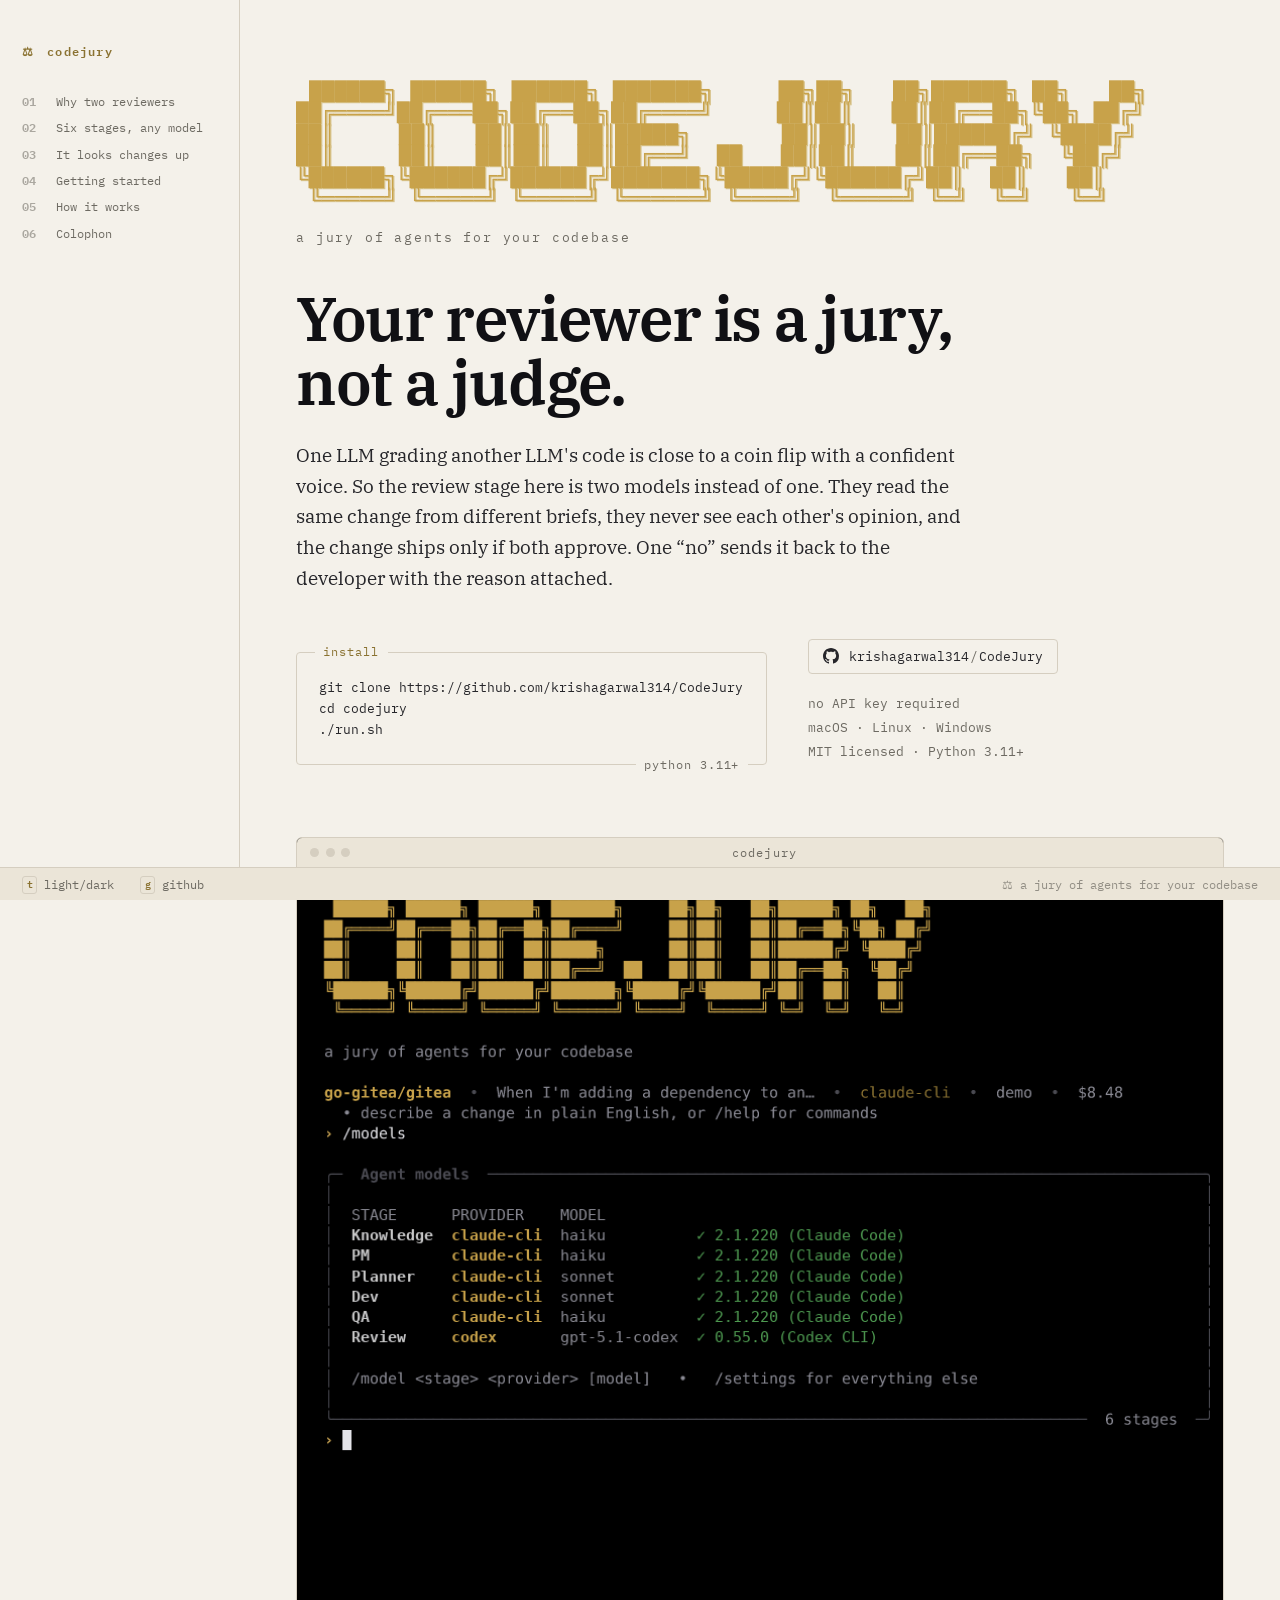
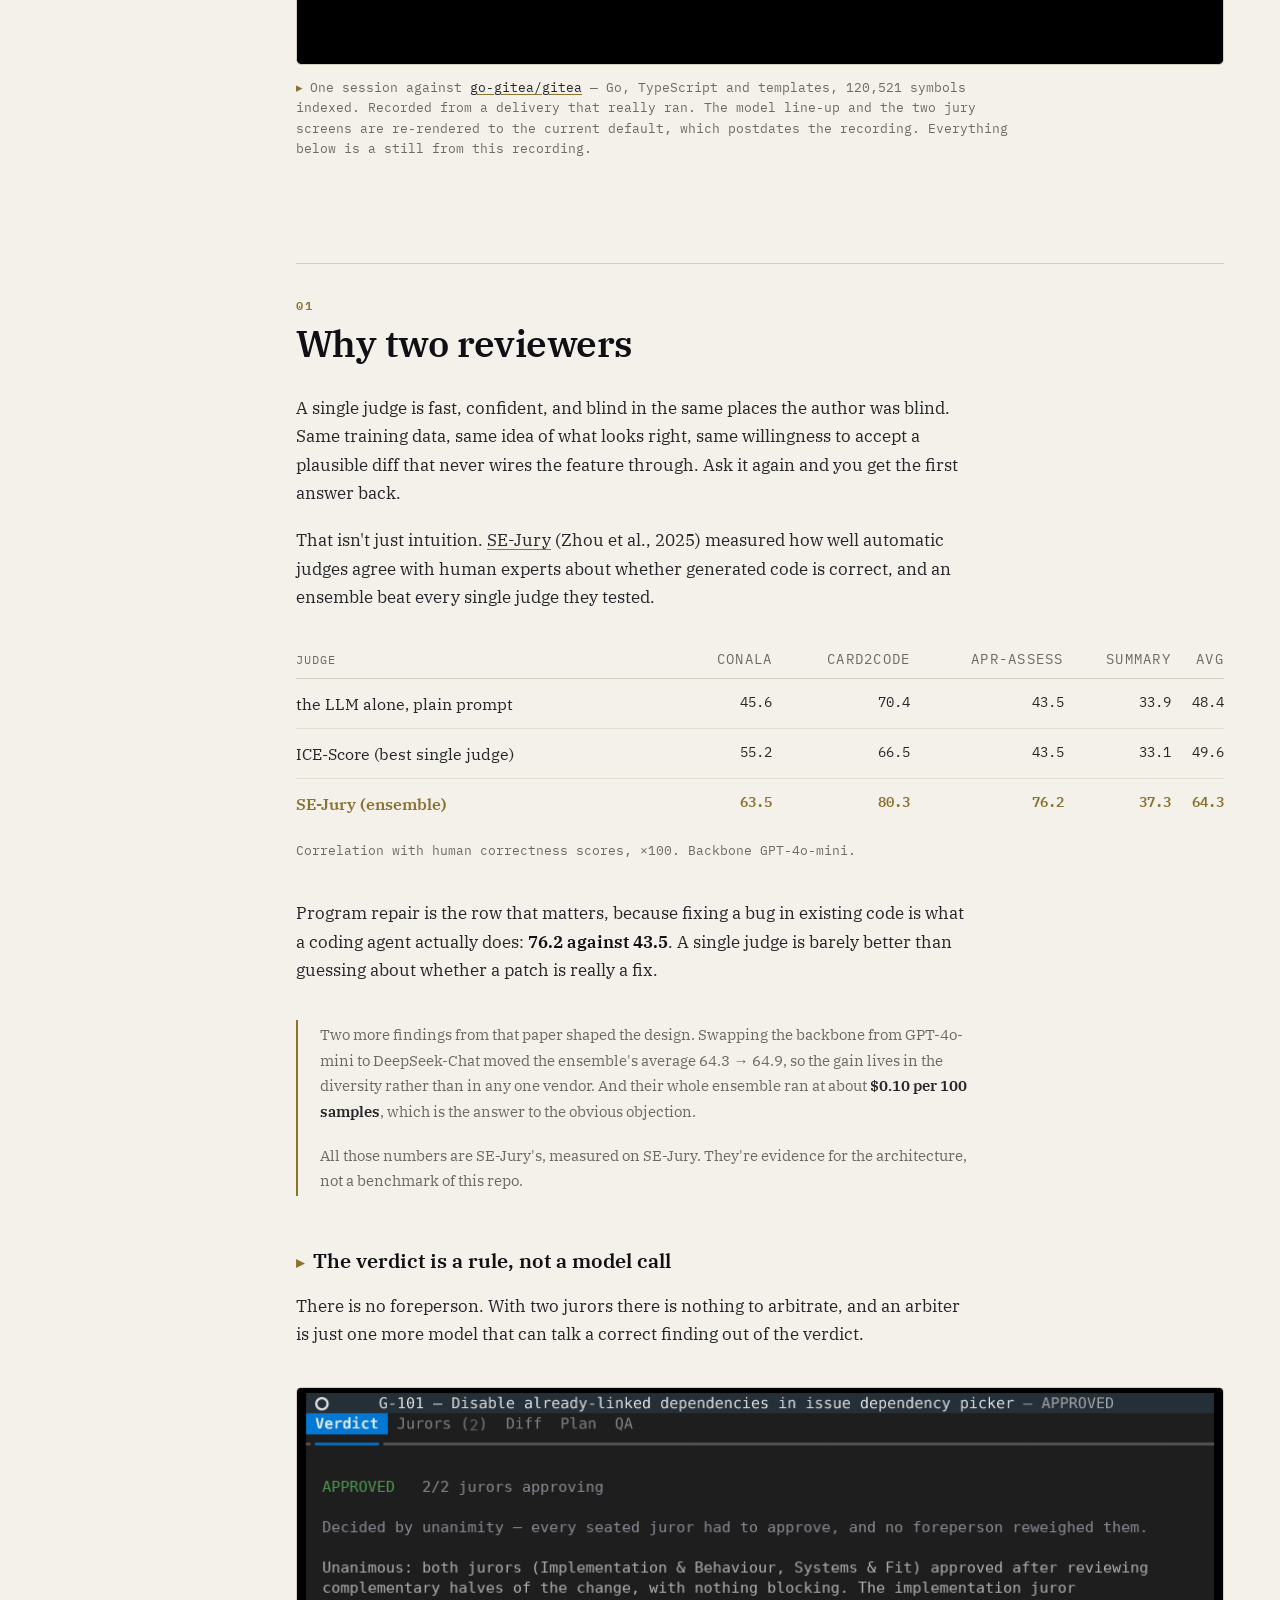
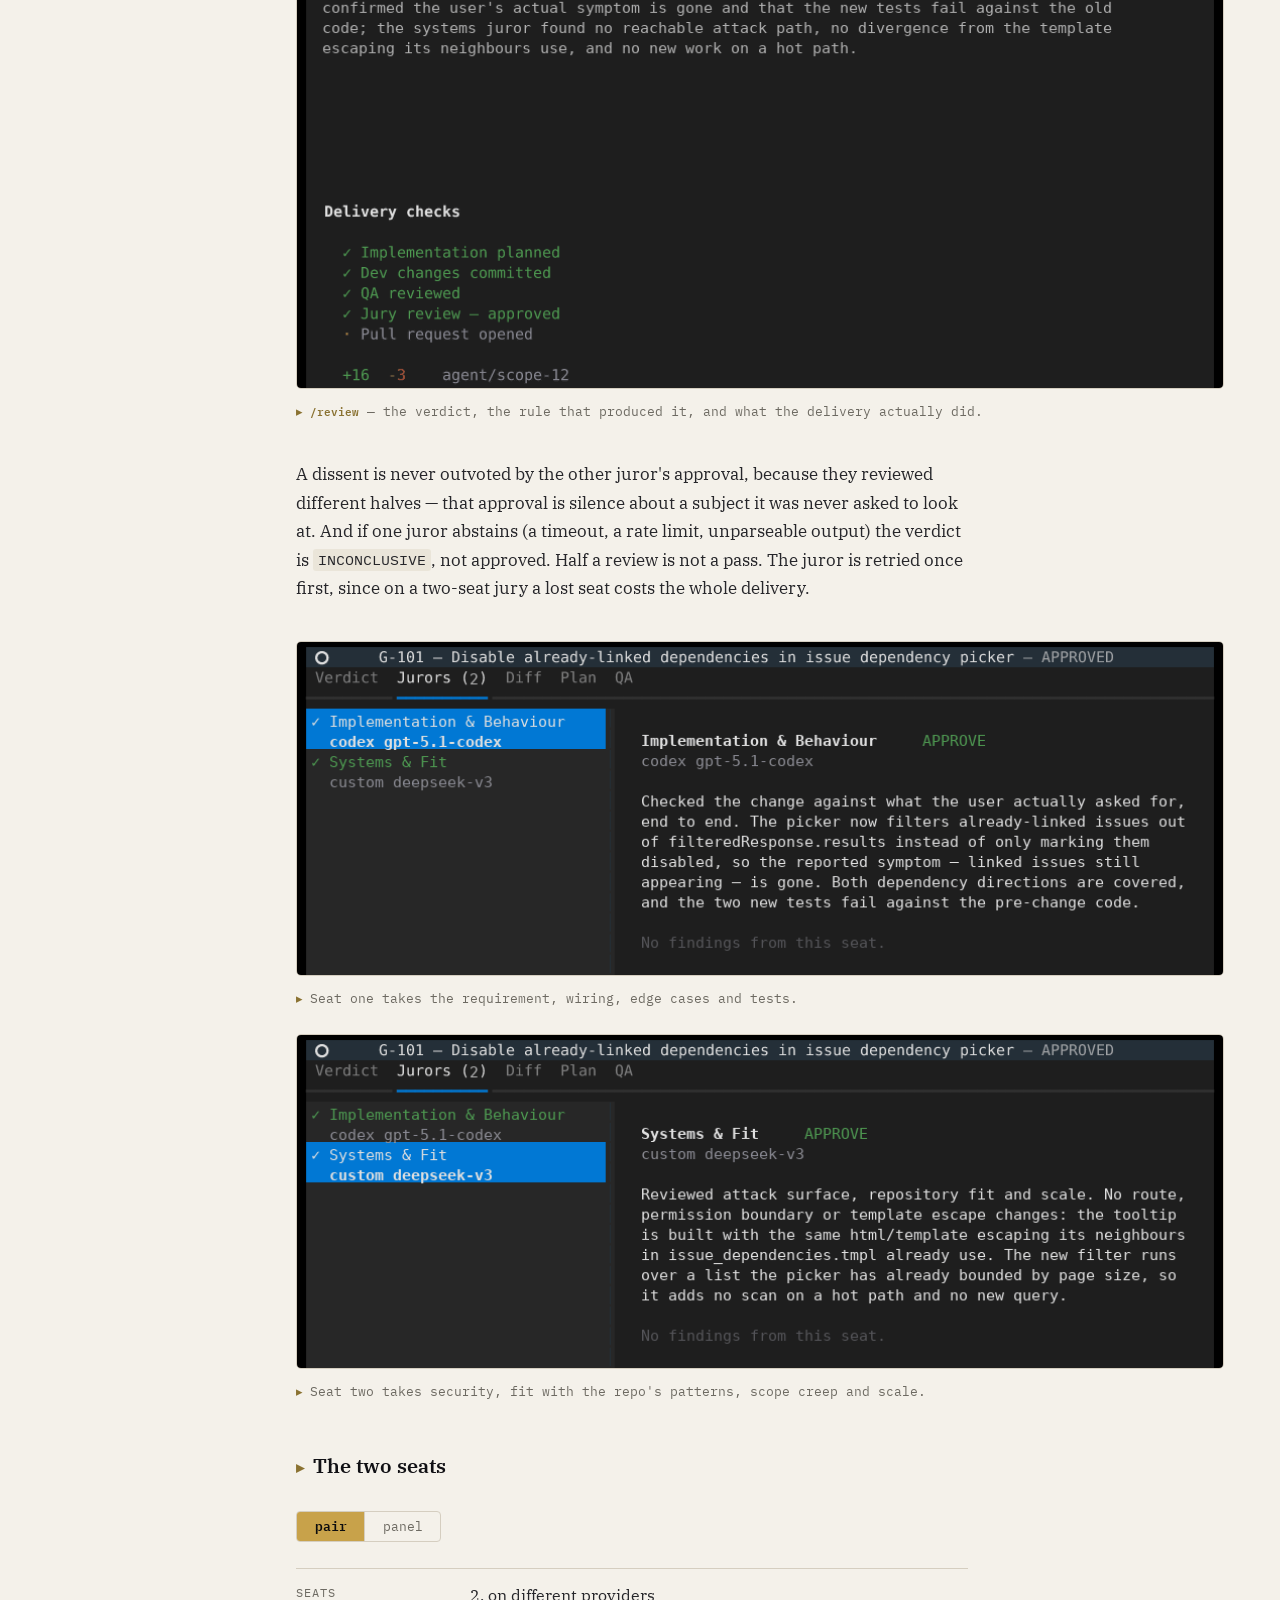
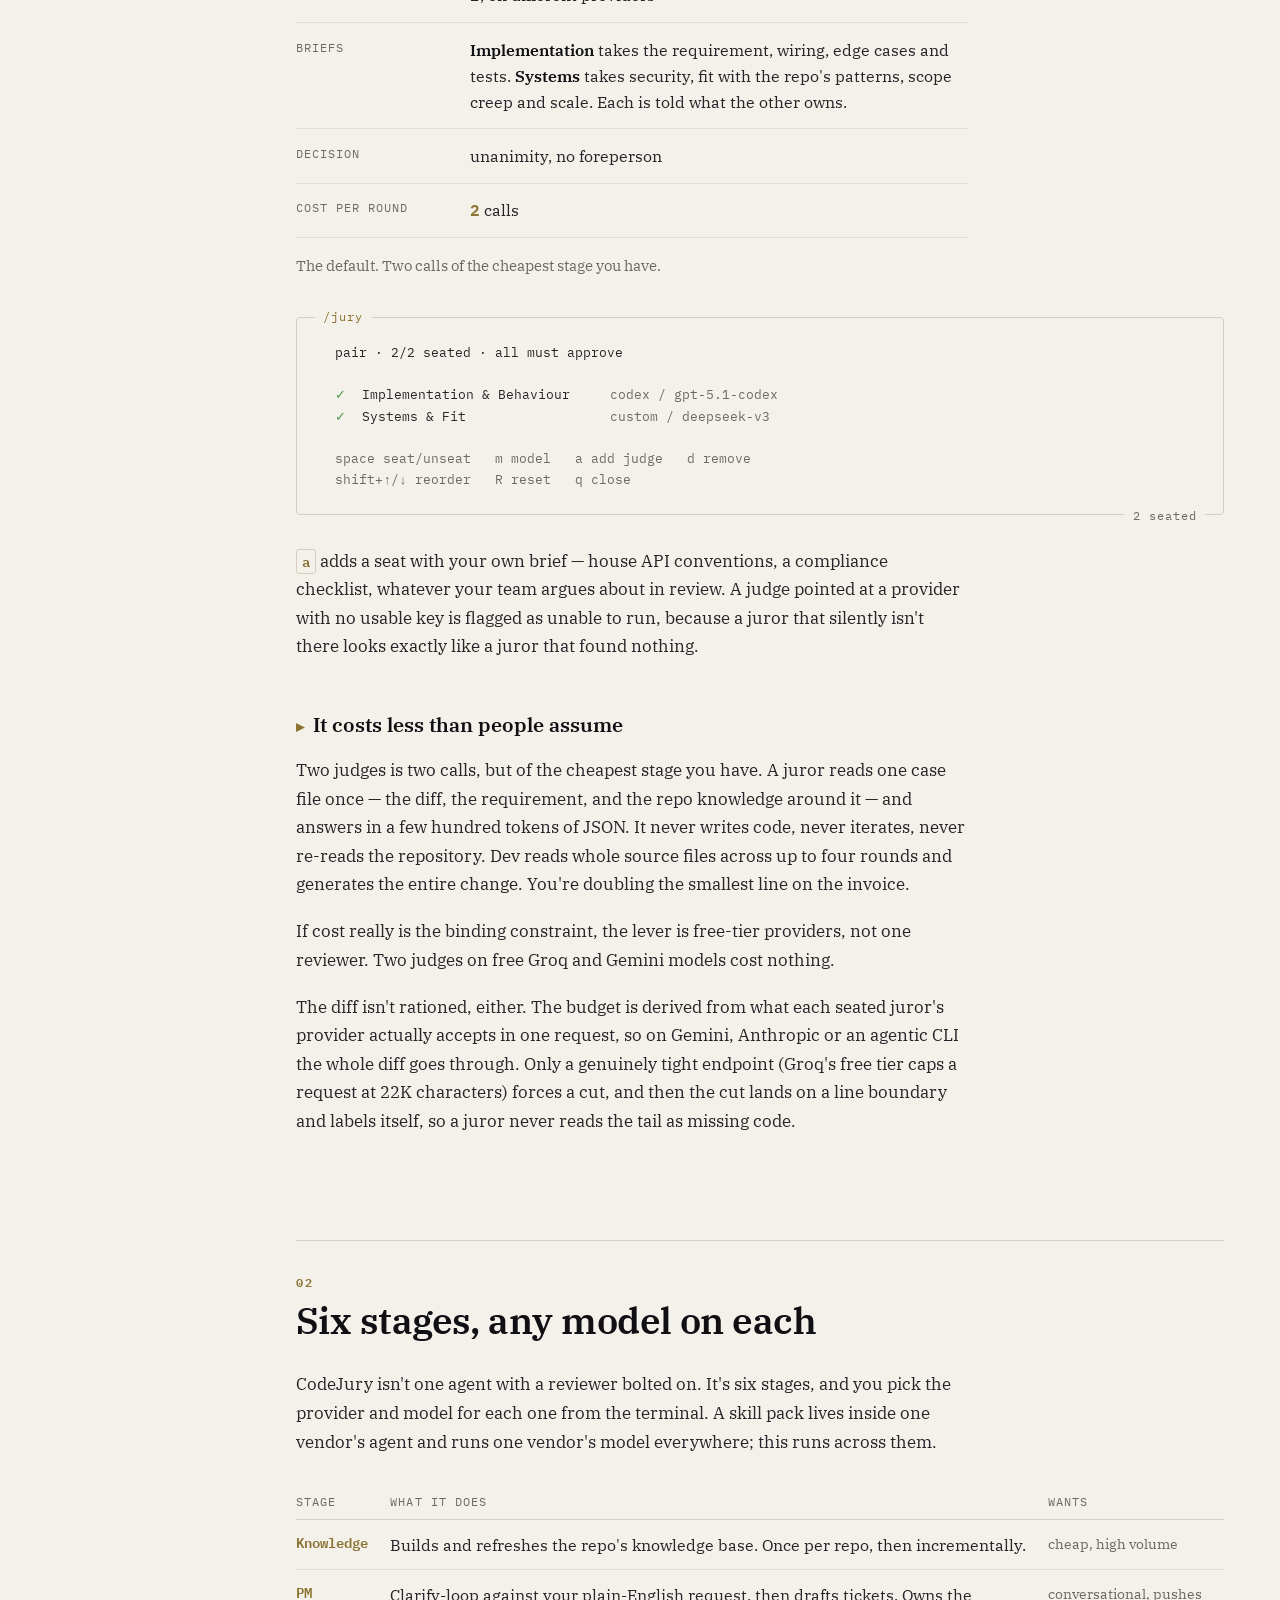
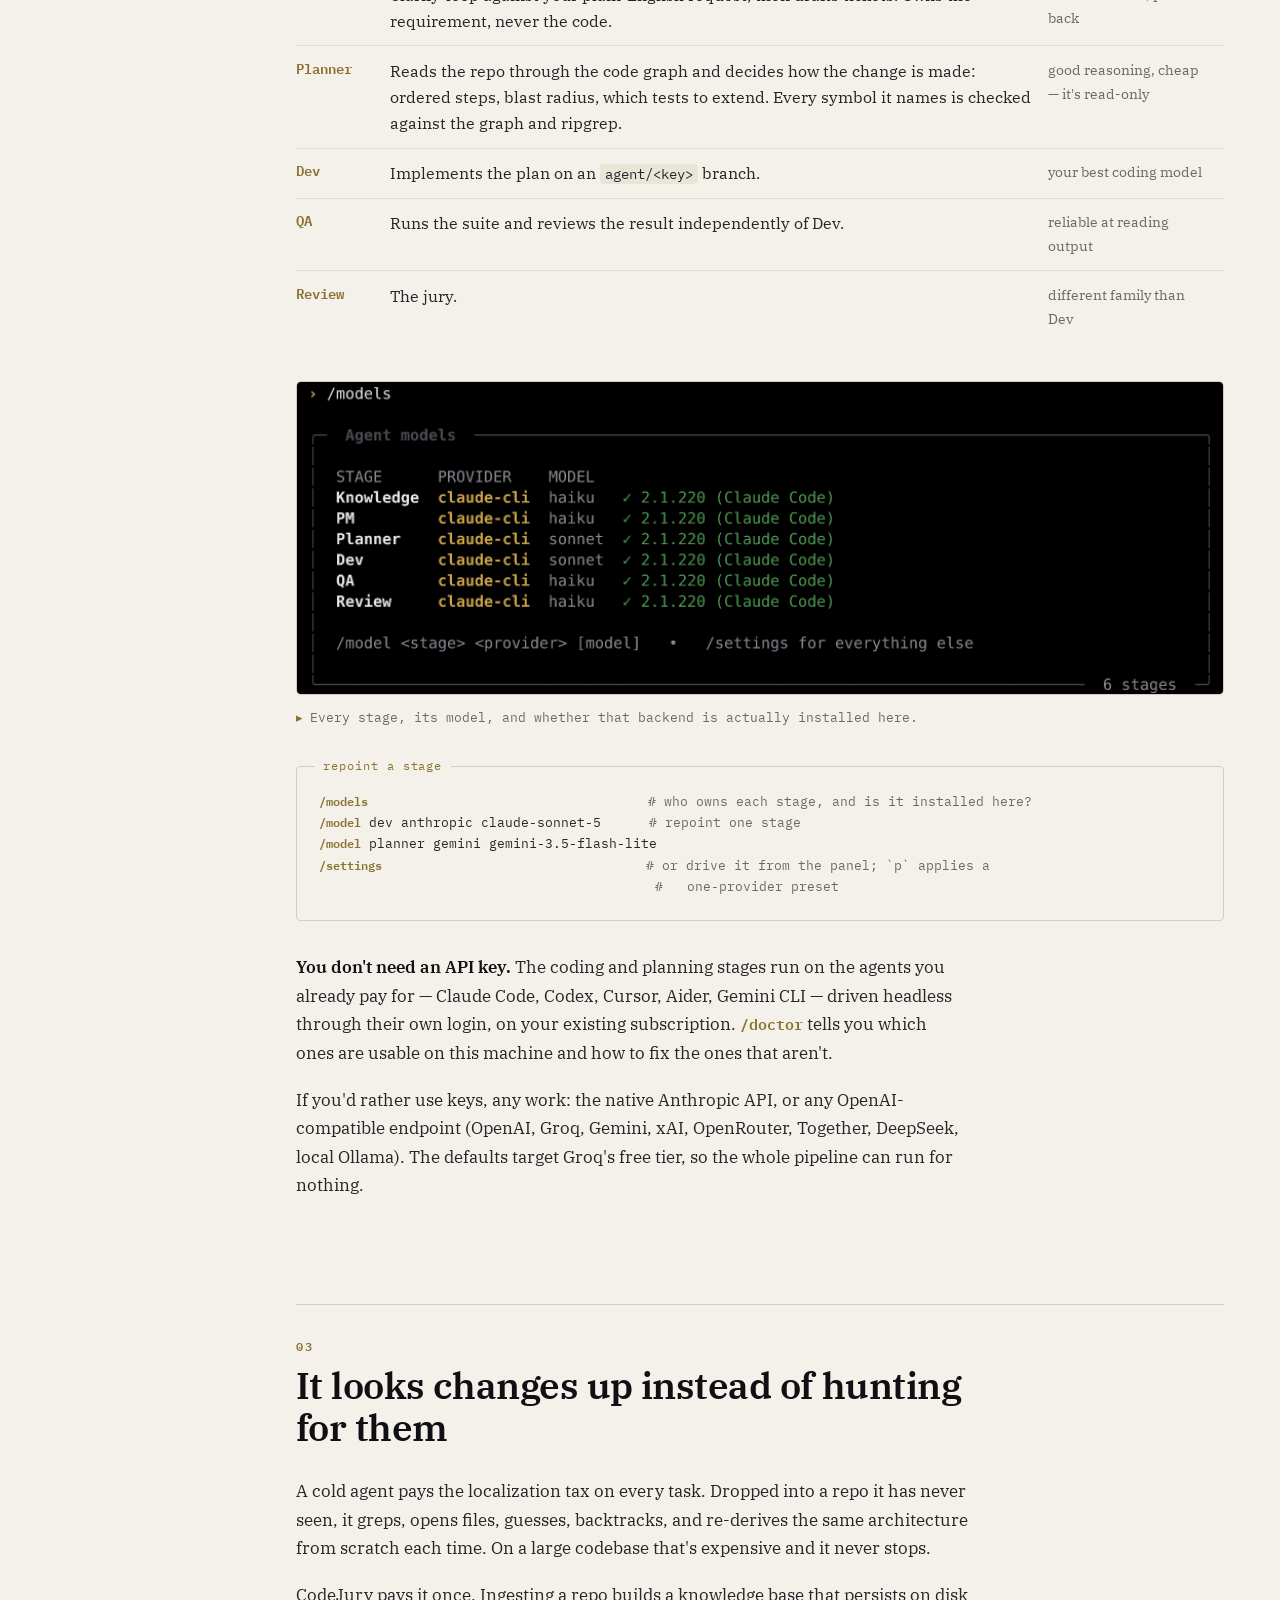
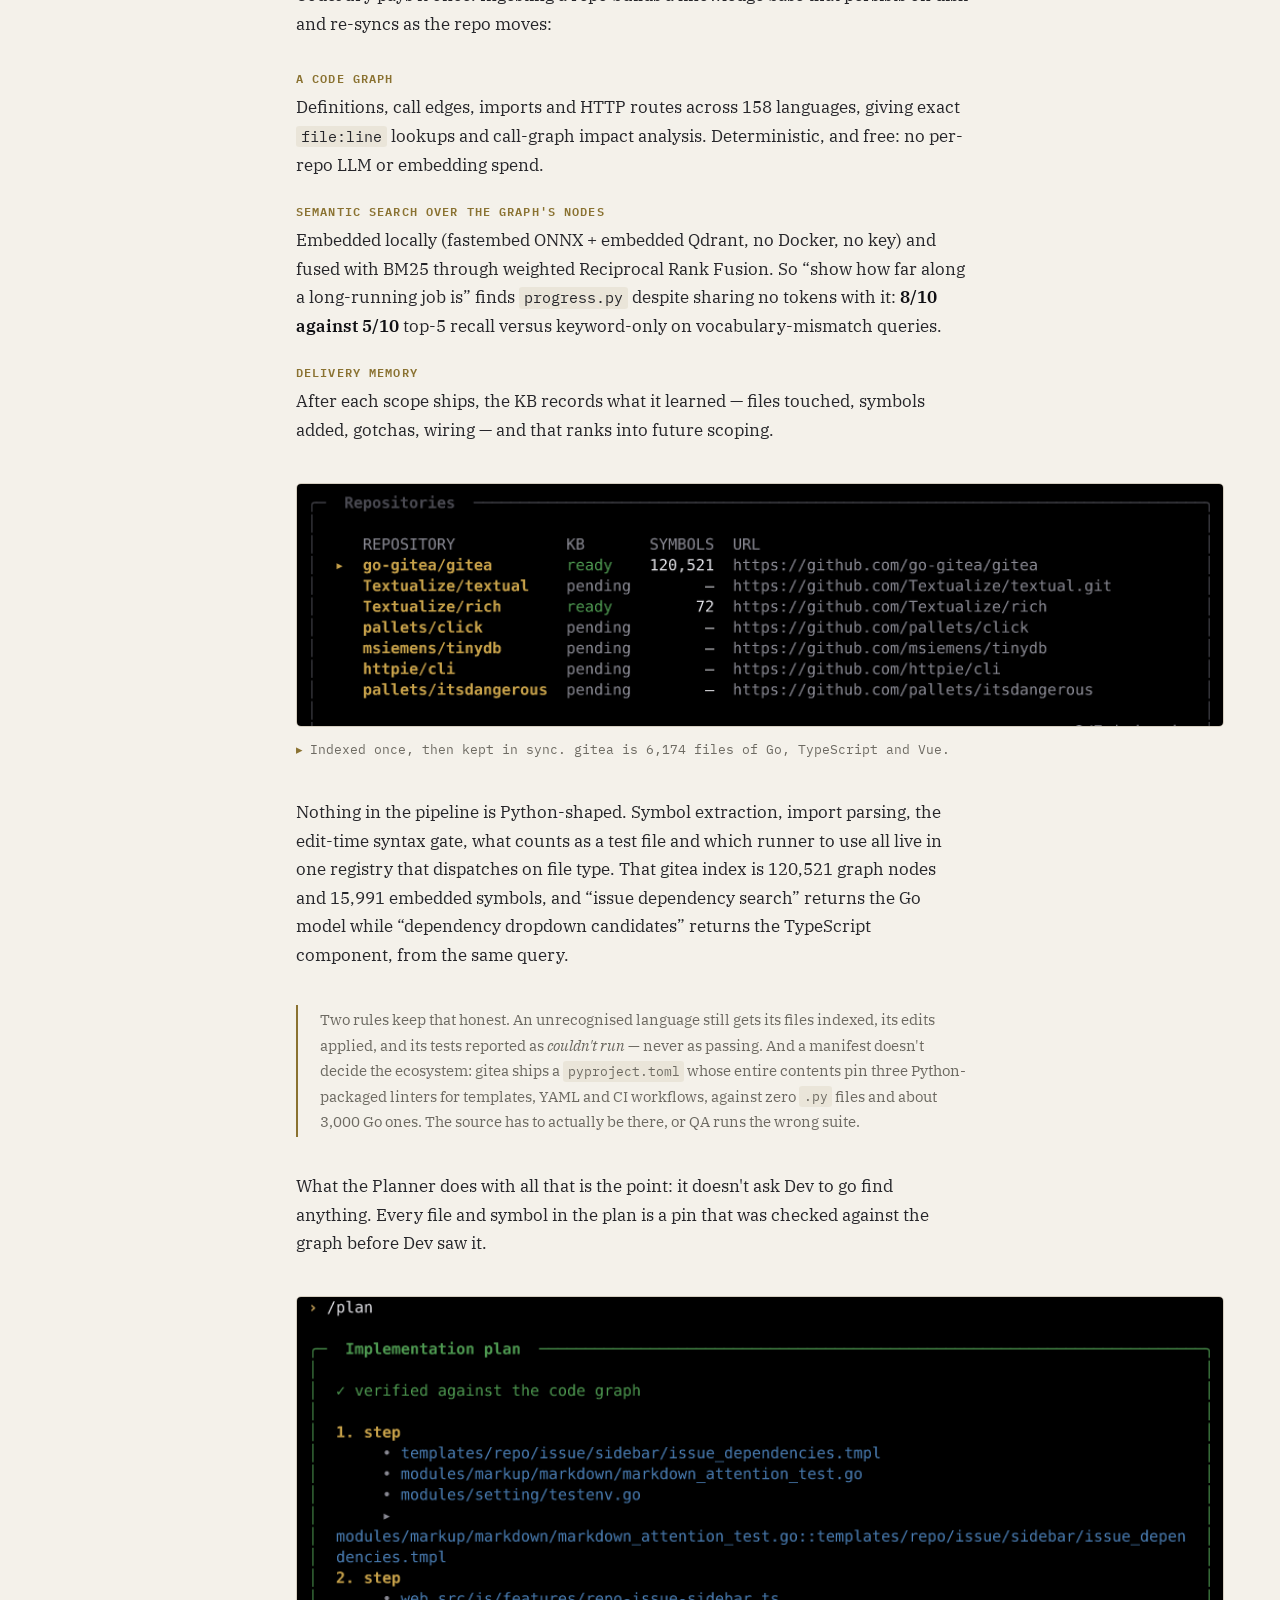
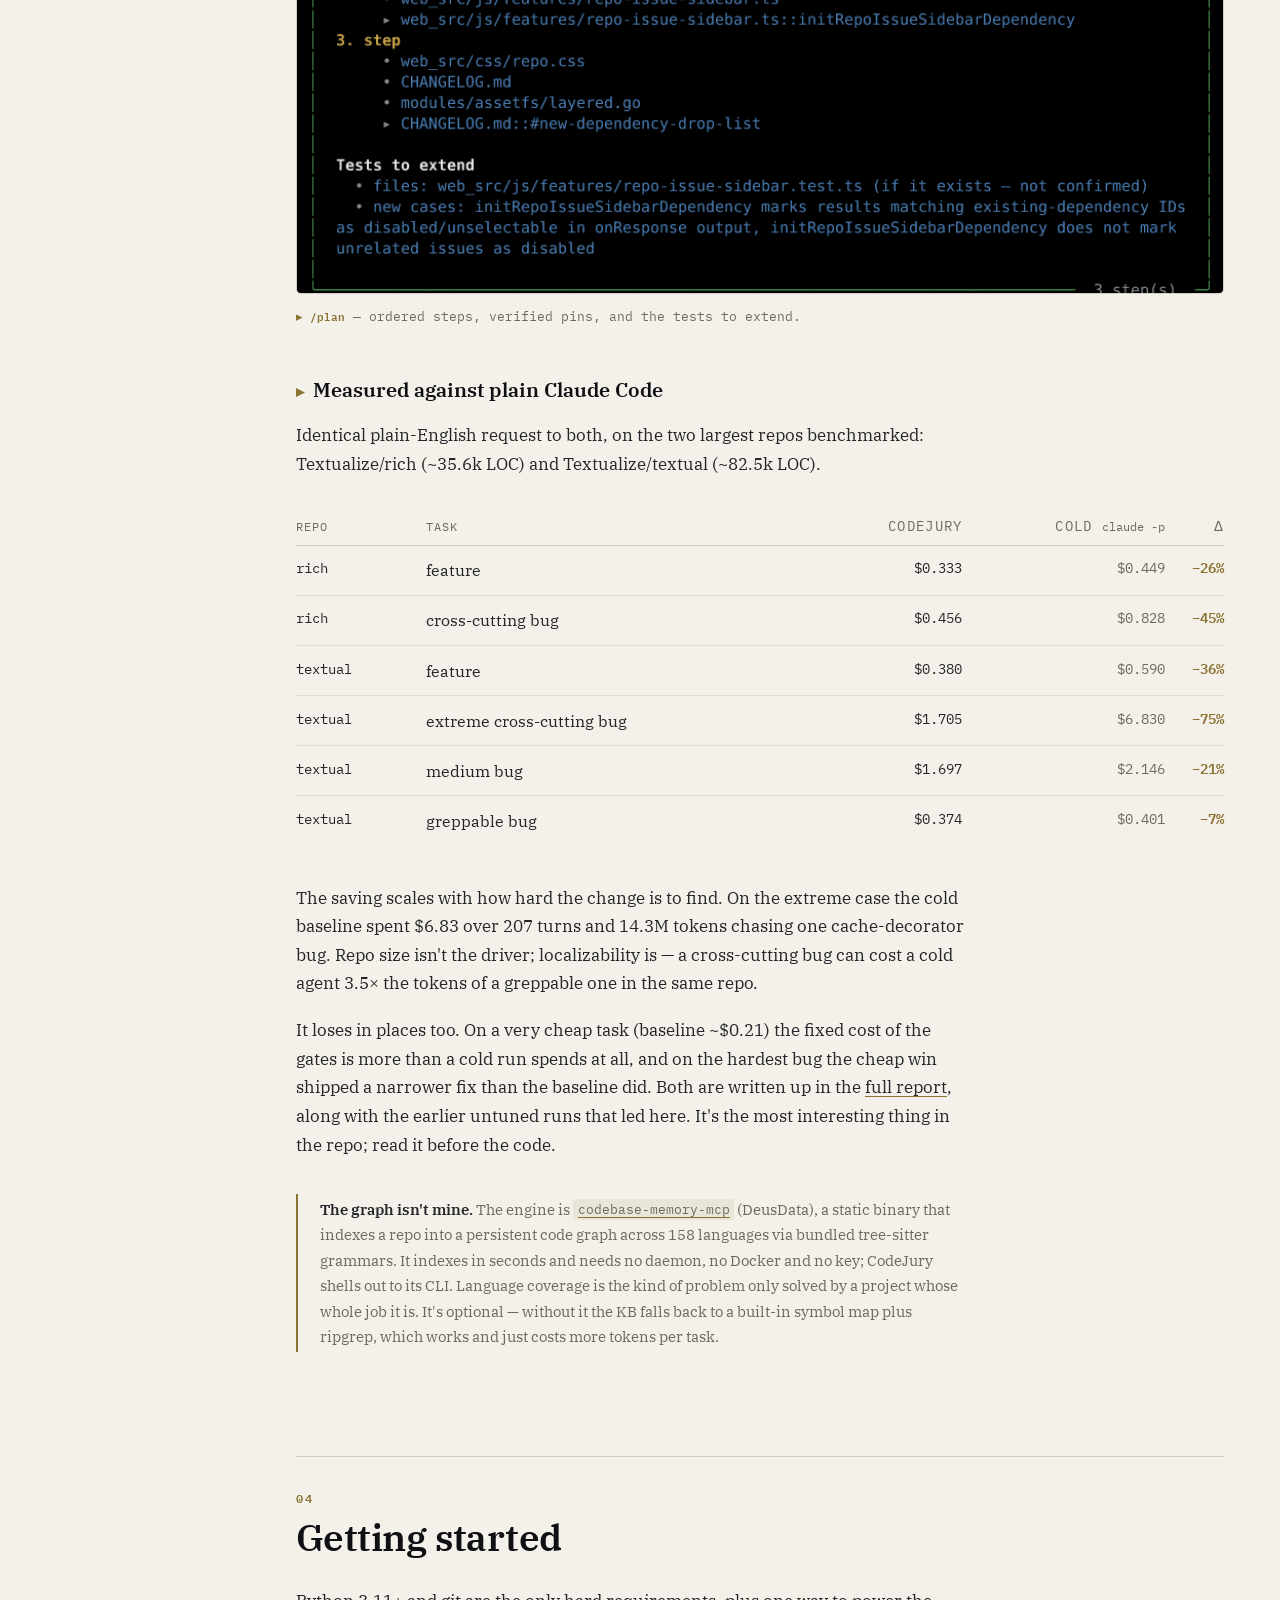
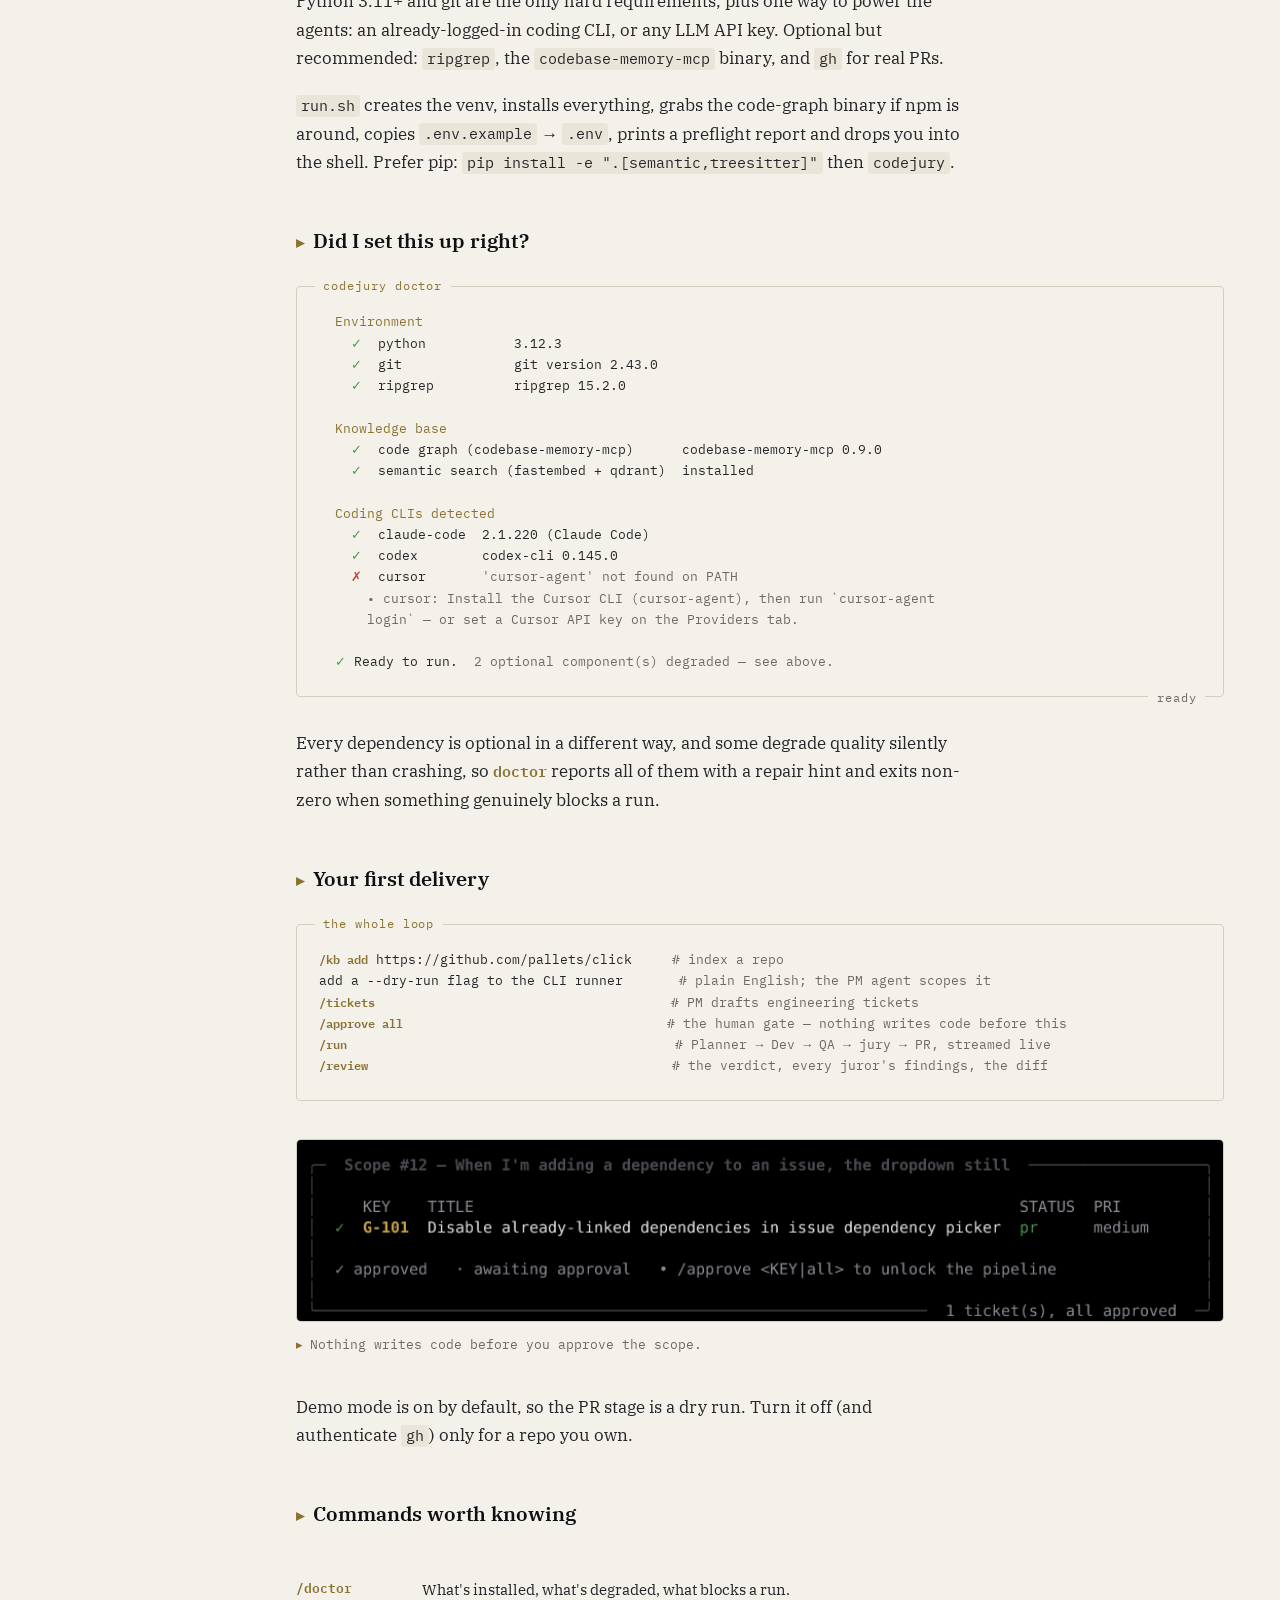
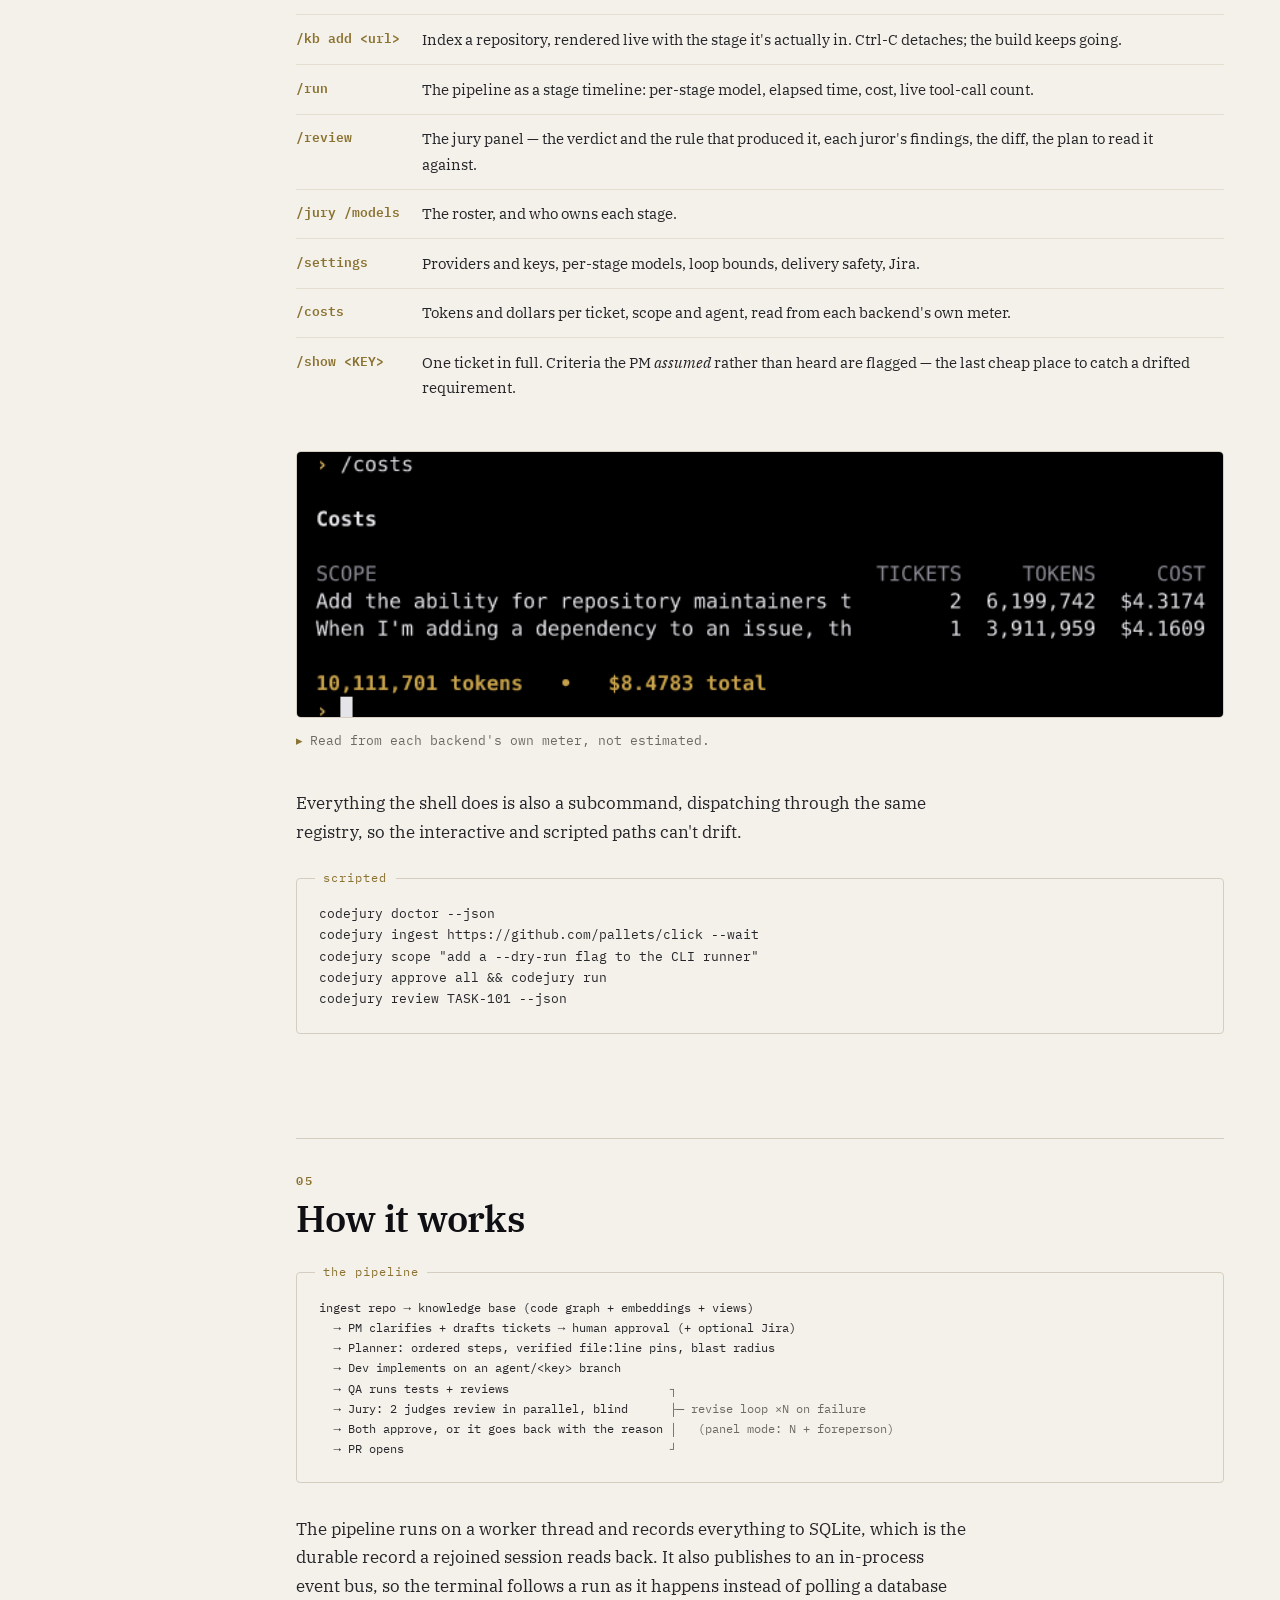
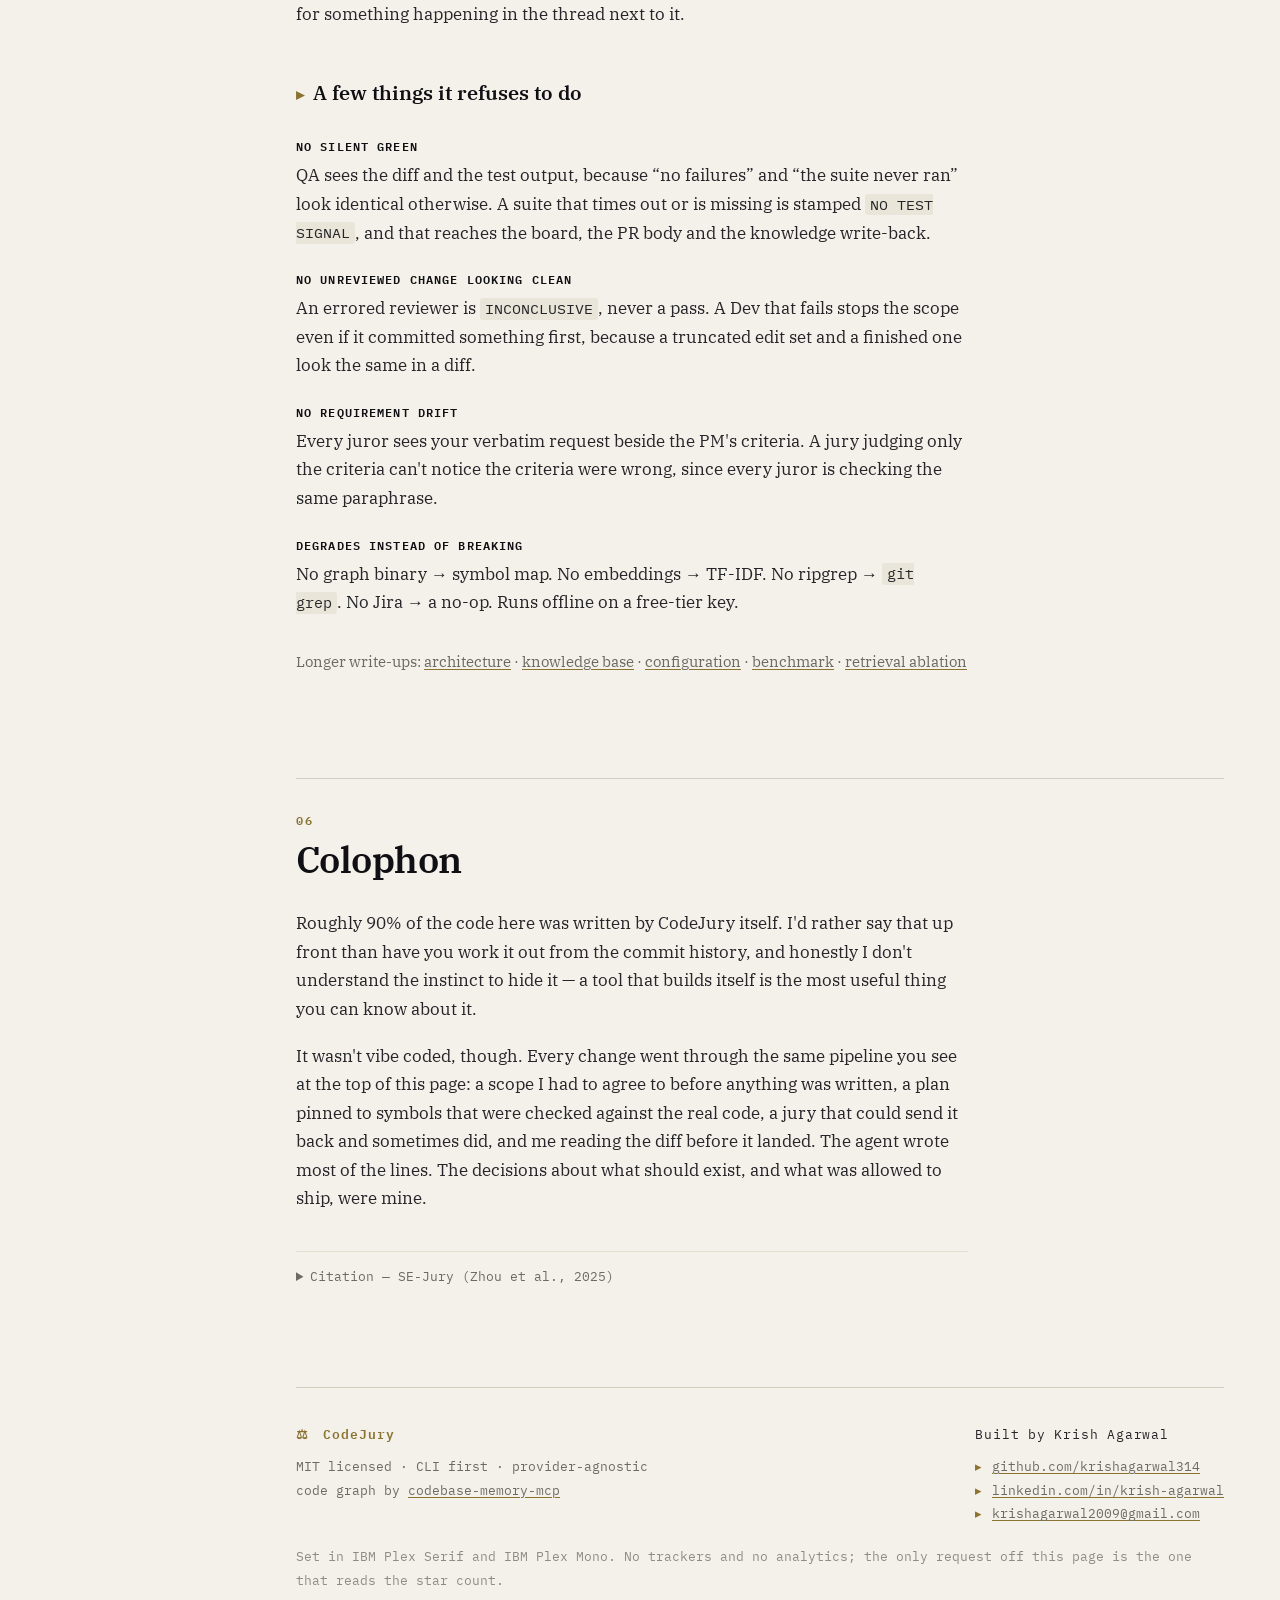
==== site/index.html @ 8d77582c "Add the site, and deploy it from GitHub Pages Static, hand-written, no build step and no CDN: two IB" ====
<!doctype html>
<html lang="en">
<head>
<meta charset="utf-8">
<meta name="viewport" content="width=device-width, initial-scale=1">
<title>CodeJury — a jury of agents for your codebase</title>
<meta name="description" content="A terminal coding agent whose reviewer is a jury, not a judge. Two models review every change from different briefs, blind to each other, and it ships only if both approve.">
<link rel="icon" href="assets/favicon.svg" type="image/svg+xml">
<meta property="og:type" content="website">
<meta property="og:title" content="CodeJury — a jury of agents for your codebase">
<meta property="og:description" content="A terminal coding agent whose reviewer is a jury, not a judge. Two models, different briefs, blind to each other. It ships only if both approve.">
<meta property="og:url" content="https://krishagarwal314.github.io/CodeJury/">
<meta property="og:image" content="https://krishagarwal314.github.io/CodeJury/assets/og.png">
<meta name="twitter:card" content="summary_large_image">
<link rel="stylesheet" href="style.css">
</head>
<body>

<a class="skip" href="#main">Skip to content</a>

<div class="page">

<aside class="rail" aria-label="Sections">
  <p class="rail-head"><span class="scales" aria-hidden="true">&#x2696;</span> codejury</p>
  <nav>
    <ol>
      <li><a href="#why"><i>01</i> Why two reviewers</a></li>
      <li><a href="#stages"><i>02</i> Six stages, any model</a></li>
      <li><a href="#graph"><i>03</i> It looks changes up</a></li>
      <li><a href="#start"><i>04</i> Getting started</a></li>
      <li><a href="#how"><i>05</i> How it works</a></li>
      <li><a href="#colophon"><i>06</i> Colophon</a></li>
    </ol>
  </nav>
  <div class="rail-foot">
    <button type="button" class="js-theme" aria-pressed="false"><kbd>t</kbd> light/dark</button>
    <a href="https://github.com/krishagarwal314/CodeJury"><kbd>g</kbd> github</a>
  </div>
</aside>

<main id="main">

  <header class="hero">
    <pre class="wordmark" role="img" aria-label="CodeJury"> ██████╗ ██████╗ ██████╗ ███████╗     ██╗██╗   ██╗██████╗ ██╗   ██╗
██╔════╝██╔═══██╗██╔══██╗██╔════╝     ██║██║   ██║██╔══██╗╚██╗ ██╔╝
██║     ██║   ██║██║  ██║█████╗       ██║██║   ██║██████╔╝ ╚████╔╝
██║     ██║   ██║██║  ██║██╔══╝  ██   ██║██║   ██║██╔══██╗  ╚██╔╝
╚██████╗╚██████╔╝██████╔╝███████╗╚█████╔╝╚██████╔╝██║  ██║   ██║
 ╚═════╝ ╚═════╝ ╚═════╝ ╚══════╝ ╚════╝  ╚═════╝ ╚═╝  ╚═╝   ╚═╝</pre>
    <p class="lockup" role="img" aria-label="CodeJury">&#x27E8; &#x2696; &#x27E9;&nbsp; C O D E J U R Y</p>
    <p class="tagline">a jury of agents for your codebase</p>

    <h1>Your reviewer is a&nbsp;jury,<br>not a judge.</h1>

    <p class="lede">One LLM grading another LLM's code is close to a coin flip with a
    confident voice. So the review stage here is two models instead of one. They read
    the same change from different briefs, they never see each other's opinion, and the
    change ships only if both approve. One&nbsp;&ldquo;no&rdquo; sends it back to the
    developer with the reason attached.</p>

    <div class="hero-act">
      <div class="panel code">
        <span class="panel-label">install</span>
<pre>git clone https://github.com/krishagarwal314/CodeJury
cd codejury
./run.sh</pre>
        <span class="panel-status">python 3.11+</span>
      </div>
      <div class="hero-side">
        <a class="repo" href="https://github.com/krishagarwal314/CodeJury">
          <svg viewBox="0 0 16 16" width="16" height="16" aria-hidden="true" focusable="false"><path d="M8 0C3.58 0 0 3.58 0 8c0 3.54 2.29 6.53 5.47 7.59.4.07.55-.17.55-.38 0-.19-.01-.82-.01-1.49-2.01.37-2.53-.49-2.69-.94-.09-.23-.48-.94-.82-1.13-.28-.15-.68-.52-.01-.53.63-.01 1.08.58 1.23.82.72 1.21 1.87.87 2.33.66.07-.52.28-.87.51-1.07-1.78-.2-3.64-.89-3.64-3.95 0-.87.31-1.59.82-2.15-.08-.2-.36-1.02.08-2.12 0 0 .67-.21 2.2.82.64-.18 1.32-.27 2-.27s1.36.09 2 .27c1.53-1.04 2.2-.82 2.2-.82.44 1.1.16 1.92.08 2.12.51.56.82 1.27.82 2.15 0 3.07-1.87 3.75-3.65 3.95.29.25.54.73.54 1.48 0 1.07-.01 1.93-.01 2.2 0 .21.15.46.55.38A8.012 8.012 0 0 0 16 8c0-4.42-3.58-8-8-8z"/></svg>
          <span class="repo-name">krishagarwal314<span class="slash">/</span>CodeJury</span>
          <span class="counts" data-counts hidden>
            <span class="count"><svg viewBox="0 0 16 16" width="13" height="13" aria-hidden="true" focusable="false"><path d="M8 .25a.75.75 0 0 1 .673.418l1.882 3.815 4.21.612a.75.75 0 0 1 .416 1.279l-3.046 2.97.719 4.192a.751.751 0 0 1-1.088.791L8 12.347l-3.766 1.98a.75.75 0 0 1-1.088-.79l.72-4.194L.818 6.374a.75.75 0 0 1 .416-1.28l4.21-.611L7.327.668A.75.75 0 0 1 8 .25Z"/></svg><b data-stars>&mdash;</b><span class="sr-only"> stars</span></span>
            <span class="count"><svg viewBox="0 0 16 16" width="13" height="13" aria-hidden="true" focusable="false"><path d="M5 5.372v.878c0 .414.336.75.75.75h4.5a.75.75 0 0 0 .75-.75v-.878a2.25 2.25 0 1 1 1.5 0v.878a2.25 2.25 0 0 1-2.25 2.25h-1.5v2.128a2.251 2.251 0 1 1-1.5 0V8.5h-1.5A2.25 2.25 0 0 1 3.5 6.25v-.878a2.25 2.25 0 1 1 1.5 0ZM5 3.25a.75.75 0 1 0-1.5 0 .75.75 0 0 0 1.5 0Zm6.75.75a.75.75 0 1 0 0-1.5.75.75 0 0 0 0 1.5Zm-3 8.75a.75.75 0 1 0-1.5 0 .75.75 0 0 0 1.5 0Z"/></svg><b data-forks>&mdash;</b><span class="sr-only"> forks</span></span>
          </span>
        </a>
        <p class="facts">
          no API key required<br>
          macOS &middot; Linux &middot; Windows<br>
          MIT licensed &middot; Python 3.11+
        </p>
      </div>
    </div>
  </header>

  <figure class="bleed shot hero-shot">
    <div class="term">
      <div class="term-bar" aria-hidden="true"><i></i><i></i><i></i><span>codejury</span></div>
    <img src="assets/cli-session.gif" width="918" height="789" alt="A CodeJury session in the terminal: choosing the model for each stage, indexing go-gitea/gitea, scoping a request into a ticket, the Planner's verified plan, and a two-judge jury reaching a unanimous verdict.">
    </div>
    <figcaption>One session against <a href="https://github.com/go-gitea/gitea">go-gitea/gitea</a> &mdash; Go,
    TypeScript and templates, 120,521 symbols indexed. Recorded from a delivery that really ran.
    The model line-up and the two jury screens are re-rendered to the current default, which postdates
    the recording. Everything below is a still from this recording.</figcaption>
  </figure>

  <!-- ─────────────────────────────────────────────────────────── 01 -->
  <section id="why">
    <h2><i class="num">01</i> Why two reviewers</h2>

    <p>A single judge is fast, confident, and blind in the same places the author was
    blind. Same training data, same idea of what looks right, same willingness to accept
    a plausible diff that never wires the feature through. Ask it again and you get the
    first answer back.</p>

    <p>That isn't just intuition. <a href="https://arxiv.org/abs/2505.20854">SE-Jury</a>
    (Zhou et al., 2025) measured how well automatic judges agree with human experts about
    whether generated code is correct, and an ensemble beat every single judge they
    tested.</p>

    <figure class="bleed">
      <table class="data">
        <caption class="sr-only">Correlation with human correctness scores</caption>
        <thead>
          <tr><th scope="col">Judge</th><th scope="col" class="n">CoNaLa</th><th scope="col" class="n">Card2Code</th><th scope="col" class="n">APR-Assess</th><th scope="col" class="n">Summary</th><th scope="col" class="n">Avg</th></tr>
        </thead>
        <tbody>
          <tr><td>the LLM alone, plain prompt</td><td class="n">45.6</td><td class="n">70.4</td><td class="n">43.5</td><td class="n">33.9</td><td class="n">48.4</td></tr>
          <tr><td>ICE-Score (best single judge)</td><td class="n">55.2</td><td class="n">66.5</td><td class="n">43.5</td><td class="n">33.1</td><td class="n">49.6</td></tr>
          <tr class="win"><td>SE-Jury (ensemble)</td><td class="n">63.5</td><td class="n">80.3</td><td class="n">76.2</td><td class="n">37.3</td><td class="n">64.3</td></tr>
        </tbody>
      </table>
      <figcaption>Correlation with human correctness scores, &times;100. Backbone GPT-4o-mini.</figcaption>
    </figure>

    <p>Program repair is the row that matters, because fixing a bug in existing code is
    what a coding agent actually does: <strong>76.2 against 43.5</strong>. A single judge
    is barely better than guessing about whether a patch is really a fix.</p>

    <aside class="note">
      <p>Two more findings from that paper shaped the design. Swapping the backbone from
      GPT-4o-mini to DeepSeek-Chat moved the ensemble's average 64.3&nbsp;&rarr;&nbsp;64.9,
      so the gain lives in the diversity rather than in any one vendor. And their whole
      ensemble ran at about <strong>$0.10 per 100 samples</strong>, which is the answer to
      the obvious objection.</p>
      <p>All those numbers are SE-Jury's, measured on SE-Jury. They're evidence for the
      architecture, not a benchmark of this repo.</p>
    </aside>

    <h3>The verdict is a rule, not a model call</h3>

    <p>There is no foreperson. With two jurors there is nothing to arbitrate, and an
    arbiter is just one more model that can talk a correct finding out of the verdict.</p>

    <figure class="bleed shot">
      <img src="assets/still-verdict.png" width="918" height="595" alt="The verdict screen: APPROVED, 2 of 2 jurors approving, decided by unanimity, with the delivery checks all ticked.">
      <figcaption><span class="cmd">/review</span> &mdash; the verdict, the rule that produced it, and what the delivery actually did.</figcaption>
    </figure>

    <p>A dissent is never outvoted by the other juror's approval, because they reviewed
    different halves &mdash; that approval is silence about a subject it was never asked to
    look at. And if one juror abstains (a timeout, a rate limit, unparseable output) the
    verdict is <code>INCONCLUSIVE</code>, not approved. Half a review is not a pass. The
    juror is retried once first, since on a two-seat jury a lost seat costs the whole
    delivery.</p>

    <div class="bleed jurors">
      <figure class="shot">
        <img src="assets/still-juror-impl.png" width="918" height="330" alt="The Implementation and Behaviour juror, running codex gpt-5.1-codex, approving after checking the change against what the user asked for.">
        <figcaption>Seat one takes the requirement, wiring, edge cases and tests.</figcaption>
      </figure>
      <figure class="shot">
        <img src="assets/still-juror-sys.png" width="918" height="330" alt="The Systems and Fit juror, running deepseek-v3, approving after reviewing attack surface, repository fit and scale.">
        <figcaption>Seat two takes security, fit with the repo's patterns, scope creep and scale.</figcaption>
      </figure>
    </div>

    <h3>The two seats</h3>

    <div class="seats" data-mode="pair">
      <div class="switch" role="group" aria-label="Jury mode">
        <button type="button" data-seat="pair" aria-pressed="true">pair</button>
        <button type="button" data-seat="panel" aria-pressed="false">panel</button>
      </div>

      <dl class="seat-facts">
        <div><dt>Seats</dt>
          <dd data-when="pair">2, on different providers</dd>
          <dd data-when="panel">up to 6 specialists (4 seated)</dd></div>
        <div><dt>Briefs</dt>
          <dd data-when="pair"><b>Implementation</b> takes the requirement, wiring, edge
            cases and tests. <b>Systems</b> takes security, fit with the repo's patterns,
            scope creep and scale. Each is told what the other owns.</dd>
          <dd data-when="panel">one concern each: correctness, reliability, security,
            architecture, performance, tests</dd></div>
        <div><dt>Decision</dt>
          <dd data-when="pair">unanimity, no foreperson</dd>
          <dd data-when="panel">a foreperson merges and decides</dd></div>
        <div><dt>Cost per round</dt>
          <dd data-when="pair"><span class="fig">2</span> calls</dd>
          <dd data-when="panel"><span class="fig">N+1</span> calls</dd></div>
      </dl>
      <p class="seat-foot" data-when="pair">The default. Two calls of the cheapest stage
        you have.</p>
      <p class="seat-foot" data-when="panel">Kept for when you want more perspectives.
        Each mode keeps its own roster, so trying the panel and coming back finds your
        pair as you left it.</p>
    </div>

    <div class="panel code bleed">
      <span class="panel-label">/jury</span>
<pre>  pair &middot; 2/2 seated &middot; all must approve

  <span class="ok">&#x2713;</span>  Implementation &amp; Behaviour     <span class="dim">codex / gpt-5.1-codex</span>
  <span class="ok">&#x2713;</span>  Systems &amp; Fit                  <span class="dim">custom / deepseek-v3</span>

  <span class="dim">space seat/unseat   m model   a add judge   d remove
  shift+&uarr;/&darr; reorder   R reset   q close</span></pre>
      <span class="panel-status">2 seated</span>
    </div>

    <p><kbd>a</kbd> adds a seat with your own brief &mdash; house API conventions, a
    compliance checklist, whatever your team argues about in review. A judge pointed at a
    provider with no usable key is flagged as unable to run, because a juror that silently
    isn't there looks exactly like a juror that found nothing.</p>

    <h3>It costs less than people assume</h3>

    <p>Two judges is two calls, but of the cheapest stage you have. A juror reads one case
    file once &mdash; the diff, the requirement, and the repo knowledge around it &mdash;
    and answers in a few hundred tokens of JSON. It never writes code, never iterates,
    never re-reads the repository. Dev reads whole source files across up to four rounds
    and generates the entire change. You're doubling the smallest line on the invoice.</p>

    <p>If cost really is the binding constraint, the lever is free-tier providers, not one
    reviewer. Two judges on free Groq and Gemini models cost nothing.</p>

    <p>The diff isn't rationed, either. The budget is derived from what each seated juror's
    provider actually accepts in one request, so on Gemini, Anthropic or an agentic CLI the
    whole diff goes through. Only a genuinely tight endpoint (Groq's free tier caps a
    request at 22K characters) forces a cut, and then the cut lands on a line boundary and
    labels itself, so a juror never reads the tail as missing code.</p>
  </section>

  <!-- ─────────────────────────────────────────────────────────── 02 -->
  <section id="stages">
    <h2><i class="num">02</i> Six stages, any model on each</h2>

    <p>CodeJury isn't one agent with a reviewer bolted on. It's six stages, and you pick
    the provider and model for each one from the terminal. A skill pack lives inside one
    vendor's agent and runs one vendor's model everywhere; this runs across them.</p>

    <figure class="bleed">
      <table class="data stages">
        <thead><tr><th scope="col">Stage</th><th scope="col">What it does</th><th scope="col">Wants</th></tr></thead>
        <tbody>
          <tr><th scope="row">Knowledge</th><td>Builds and refreshes the repo's knowledge base. Once per repo, then incrementally.</td><td class="want">cheap, high volume</td></tr>
          <tr><th scope="row">PM</th><td>Clarify-loop against your plain-English request, then drafts tickets. Owns the requirement, never the code.</td><td class="want">conversational, pushes back</td></tr>
          <tr><th scope="row">Planner</th><td>Reads the repo through the code graph and decides how the change is made: ordered steps, blast radius, which tests to extend. Every symbol it names is checked against the graph and ripgrep.</td><td class="want">good reasoning, cheap &mdash; it's read-only</td></tr>
          <tr><th scope="row">Dev</th><td>Implements the plan on an <code>agent/&lt;key&gt;</code> branch.</td><td class="want">your best coding model</td></tr>
          <tr><th scope="row">QA</th><td>Runs the suite and reviews the result independently of Dev.</td><td class="want">reliable at reading output</td></tr>
          <tr><th scope="row">Review</th><td>The jury.</td><td class="want">different family than Dev</td></tr>
        </tbody>
      </table>
    </figure>

    <figure class="bleed shot">
      <img src="assets/still-models.png" width="902" height="314" alt="The /models screen: each of the six stages with its provider and model, and whether that backend is installed on this machine.">
      <figcaption>Every stage, its model, and whether that backend is actually installed here.</figcaption>
    </figure>

    <div class="panel code bleed">
      <span class="panel-label">repoint a stage</span>
<pre><span class="cmd">/models</span>                                   <span class="dim"># who owns each stage, and is it installed here?</span>
<span class="cmd">/model</span> dev anthropic claude-sonnet-5      <span class="dim"># repoint one stage</span>
<span class="cmd">/model</span> planner gemini gemini-3.5-flash-lite
<span class="cmd">/settings</span>                                 <span class="dim"># or drive it from the panel; `p` applies a
                                          #   one-provider preset</span></pre>
    </div>

    <p><strong>You don't need an API key.</strong> The coding and planning stages run on
    the agents you already pay for &mdash; Claude Code, Codex, Cursor, Aider, Gemini CLI
    &mdash; driven headless through their own login, on your existing subscription.
    <span class="cmd">/doctor</span> tells you which ones are usable on this machine and
    how to fix the ones that aren't.</p>

    <p>If you'd rather use keys, any work: the native Anthropic API, or any
    OpenAI-compatible endpoint (OpenAI, Groq, Gemini, xAI, OpenRouter, Together, DeepSeek,
    local Ollama). The defaults target Groq's free tier, so the whole pipeline can run for
    nothing.</p>
  </section>

  <!-- ─────────────────────────────────────────────────────────── 03 -->
  <section id="graph">
    <h2><i class="num">03</i> It looks changes up instead of hunting for them</h2>

    <p>A cold agent pays the localization tax on every task. Dropped into a repo it has
    never seen, it greps, opens files, guesses, backtracks, and re-derives the same
    architecture from scratch each time. On a large codebase that's expensive and it never
    stops.</p>

    <p>CodeJury pays it once. Ingesting a repo builds a knowledge base that persists on
    disk and re-syncs as the repo moves:</p>

    <dl class="defs">
      <div>
        <dt>A code graph</dt>
        <dd>Definitions, call edges, imports and HTTP routes across 158 languages, giving
        exact <code>file:line</code> lookups and call-graph impact analysis. Deterministic,
        and free: no per-repo LLM or embedding spend.</dd>
      </div>
      <div>
        <dt>Semantic search over the graph's nodes</dt>
        <dd>Embedded locally (fastembed ONNX + embedded Qdrant, no Docker, no key) and
        fused with BM25 through weighted Reciprocal Rank Fusion. So &ldquo;show how far
        along a long-running job is&rdquo; finds <code>progress.py</code> despite sharing
        no tokens with it: <strong>8/10 against 5/10</strong> top-5 recall versus
        keyword-only on vocabulary-mismatch queries.</dd>
      </div>
      <div>
        <dt>Delivery memory</dt>
        <dd>After each scope ships, the KB records what it learned &mdash; files touched,
        symbols added, gotchas, wiring &mdash; and that ranks into future scoping.</dd>
      </div>
    </dl>

    <figure class="bleed shot">
      <img src="assets/still-repos.png" width="902" height="262" alt="The repositories screen: seven indexed repositories with their knowledge-base state and symbol counts, gitea at 120,521 symbols.">
      <figcaption>Indexed once, then kept in sync. gitea is 6,174 files of Go, TypeScript and Vue.</figcaption>
    </figure>

    <p>Nothing in the pipeline is Python-shaped. Symbol extraction, import parsing, the
    edit-time syntax gate, what counts as a test file and which runner to use all live in
    one registry that dispatches on file type. That gitea index is 120,521 graph nodes and
    15,991 embedded symbols, and &ldquo;issue dependency search&rdquo; returns the Go model
    while &ldquo;dependency dropdown candidates&rdquo; returns the TypeScript component,
    from the same query.</p>

    <aside class="note">
      <p>Two rules keep that honest. An unrecognised language still gets its files indexed,
      its edits applied, and its tests reported as <em>couldn't run</em> &mdash; never as
      passing. And a manifest doesn't decide the ecosystem: gitea ships a
      <code>pyproject.toml</code> whose entire contents pin three Python-packaged linters
      for templates, YAML and CI workflows, against zero <code>.py</code> files and about
      3,000 Go ones. The source has to actually be there, or QA runs the wrong suite.</p>
    </aside>

    <p>What the Planner does with all that is the point: it doesn't ask Dev to go find
    anything. Every file and symbol in the plan is a pin that was checked against the graph
    before Dev saw it.</p>

    <figure class="bleed shot">
      <img src="assets/still-plan.png" width="902" height="590" alt="The implementation plan: verified against the code graph, three ordered steps naming exact files and symbols, and the tests to extend.">
      <figcaption><span class="cmd">/plan</span> &mdash; ordered steps, verified pins, and the tests to extend.</figcaption>
    </figure>

    <h3>Measured against plain Claude Code</h3>

    <p>Identical plain-English request to both, on the two largest repos benchmarked:
    Textualize/rich (~35.6k LOC) and Textualize/textual (~82.5k LOC).</p>

    <figure class="bleed">
      <table class="data bench">
        <thead><tr><th scope="col">Repo</th><th scope="col">Task</th><th scope="col" class="n">CodeJury</th><th scope="col" class="n">Cold <code>claude -p</code></th><th scope="col" class="n">&Delta;</th></tr></thead>
        <tbody>
          <tr><td>rich</td><td>feature</td><td class="n">$0.333</td><td class="n dim">$0.449</td><td class="n win">&minus;26%</td></tr>
          <tr><td>rich</td><td>cross-cutting bug</td><td class="n">$0.456</td><td class="n dim">$0.828</td><td class="n win">&minus;45%</td></tr>
          <tr><td>textual</td><td>feature</td><td class="n">$0.380</td><td class="n dim">$0.590</td><td class="n win">&minus;36%</td></tr>
          <tr><td>textual</td><td>extreme cross-cutting bug</td><td class="n">$1.705</td><td class="n dim">$6.830</td><td class="n win">&minus;75%</td></tr>
          <tr><td>textual</td><td>medium bug</td><td class="n">$1.697</td><td class="n dim">$2.146</td><td class="n win">&minus;21%</td></tr>
          <tr><td>textual</td><td>greppable bug</td><td class="n">$0.374</td><td class="n dim">$0.401</td><td class="n win">&minus;7%</td></tr>
        </tbody>
      </table>
    </figure>

    <p>The saving scales with how hard the change is to find. On the extreme case the cold
    baseline spent $6.83 over 207 turns and 14.3M tokens chasing one cache-decorator bug.
    Repo size isn't the driver; localizability is &mdash; a cross-cutting bug can cost a
    cold agent 3.5&times; the tokens of a greppable one in the same repo.</p>

    <p>It loses in places too. On a very cheap task (baseline ~$0.21) the fixed cost of the
    gates is more than a cold run spends at all, and on the hardest bug the cheap win
    shipped a narrower fix than the baseline did. Both are written up in the
    <a href="https://github.com/krishagarwal314/CodeJury/blob/main/benchmarks/kb-vs-claude-code.md">full
    report</a>, along with the earlier untuned runs that led here. It's the most
    interesting thing in the repo; read it before the code.</p>

    <aside class="note">
      <p><b>The graph isn't mine.</b> The engine is
      <a href="https://github.com/DeusData/codebase-memory-mcp"><code>codebase-memory-mcp</code></a>
      (DeusData), a static binary that indexes a repo into a persistent code graph across
      158 languages via bundled tree-sitter grammars. It indexes in seconds and needs no
      daemon, no Docker and no key; CodeJury shells out to its CLI. Language coverage is the
      kind of problem only solved by a project whose whole job it is. It's optional
      &mdash; without it the KB falls back to a built-in symbol map plus ripgrep, which
      works and just costs more tokens per task.</p>
    </aside>
  </section>

  <!-- ─────────────────────────────────────────────────────────── 04 -->
  <section id="start">
    <h2><i class="num">04</i> Getting started</h2>

    <p>Python 3.11+ and git are the only hard requirements, plus one way to power the
    agents: an already-logged-in coding CLI, or any LLM API key. Optional but recommended:
    <code>ripgrep</code>, the <code>codebase-memory-mcp</code> binary, and <code>gh</code>
    for real PRs.</p>

    <p><code>run.sh</code> creates the venv, installs everything, grabs the code-graph
    binary if npm is around, copies <code>.env.example</code>&nbsp;&rarr;&nbsp;<code>.env</code>,
    prints a preflight report and drops you into the shell. Prefer pip:
    <code>pip install -e ".[semantic,treesitter]"</code> then <code>codejury</code>.</p>

    <h3>Did I set this up right?</h3>

    <div class="panel code bleed">
      <span class="panel-label">codejury doctor</span>
<pre>  <span class="gold">Environment</span>
    <span class="ok">&#x2713;</span>  python           3.12.3
    <span class="ok">&#x2713;</span>  git              git version 2.43.0
    <span class="ok">&#x2713;</span>  ripgrep          ripgrep 15.2.0

  <span class="gold">Knowledge base</span>
    <span class="ok">&#x2713;</span>  code graph (codebase-memory-mcp)      codebase-memory-mcp 0.9.0
    <span class="ok">&#x2713;</span>  semantic search (fastembed + qdrant)  installed

  <span class="gold">Coding CLIs detected</span>
    <span class="ok">&#x2713;</span>  claude-code  2.1.220 (Claude Code)
    <span class="ok">&#x2713;</span>  codex        codex-cli 0.145.0
    <span class="err">&#x2717;</span>  cursor       <span class="dim">'cursor-agent' not found on PATH</span>
      <span class="dim">&bull; cursor: Install the Cursor CLI (cursor-agent), then run `cursor-agent
      login` &mdash; or set a Cursor API key on the Providers tab.</span>

  <span class="ok">&#x2713;</span> Ready to run.  <span class="dim">2 optional component(s) degraded &mdash; see above.</span></pre>
      <span class="panel-status">ready</span>
    </div>

    <p>Every dependency is optional in a different way, and some degrade quality silently
    rather than crashing, so <span class="cmd">doctor</span> reports all of them with a
    repair hint and exits non-zero when something genuinely blocks a run.</p>

    <h3>Your first delivery</h3>

    <div class="panel code bleed">
      <span class="panel-label">the whole loop</span>
<pre><span class="cmd">/kb add</span> https://github.com/pallets/click     <span class="dim"># index a repo</span>
add a --dry-run flag to the CLI runner       <span class="dim"># plain English; the PM agent scopes it</span>
<span class="cmd">/tickets</span>                                     <span class="dim"># PM drafts engineering tickets</span>
<span class="cmd">/approve all</span>                                 <span class="dim"># the human gate — nothing writes code before this</span>
<span class="cmd">/run</span>                                         <span class="dim"># Planner → Dev → QA → jury → PR, streamed live</span>
<span class="cmd">/review</span>                                      <span class="dim"># the verdict, every juror's findings, the diff</span></pre>
    </div>

    <figure class="bleed shot">
      <img src="assets/still-tickets.png" width="901" height="167" alt="A drafted ticket awaiting approval: key G-101, its title, status and priority, with the hint that approval unlocks the pipeline.">
      <figcaption>Nothing writes code before you approve the scope.</figcaption>
    </figure>

    <p>Demo mode is on by default, so the PR stage is a dry run. Turn it off (and
    authenticate <code>gh</code>) only for a repo you own.</p>

    <h3>Commands worth knowing</h3>

    <figure class="bleed">
      <table class="data cmds">
        <tbody>
          <tr><th scope="row"><span class="cmd">/doctor</span></th><td>What's installed, what's degraded, what blocks a run.</td></tr>
          <tr><th scope="row"><span class="cmd">/kb add &lt;url&gt;</span></th><td>Index a repository, rendered live with the stage it's actually in. Ctrl-C detaches; the build keeps going.</td></tr>
          <tr><th scope="row"><span class="cmd">/run</span></th><td>The pipeline as a stage timeline: per-stage model, elapsed time, cost, live tool-call count.</td></tr>
          <tr><th scope="row"><span class="cmd">/review</span></th><td>The jury panel &mdash; the verdict and the rule that produced it, each juror's findings, the diff, the plan to read it against.</td></tr>
          <tr><th scope="row"><span class="cmd">/jury</span> <span class="cmd">/models</span></th><td>The roster, and who owns each stage.</td></tr>
          <tr><th scope="row"><span class="cmd">/settings</span></th><td>Providers and keys, per-stage models, loop bounds, delivery safety, Jira.</td></tr>
          <tr><th scope="row"><span class="cmd">/costs</span></th><td>Tokens and dollars per ticket, scope and agent, read from each backend's own meter.</td></tr>
          <tr><th scope="row"><span class="cmd">/show &lt;KEY&gt;</span></th><td>One ticket in full. Criteria the PM <em>assumed</em> rather than heard are flagged &mdash; the last cheap place to catch a drifted requirement.</td></tr>
        </tbody>
      </table>
    </figure>

    <figure class="bleed shot">
      <img src="assets/still-costs.png" width="684" height="200" alt="The costs screen: two scopes with their ticket counts, token counts and dollar cost, totalling 10,111,701 tokens and $8.4783.">
      <figcaption>Read from each backend's own meter, not estimated.</figcaption>
    </figure>

    <p>Everything the shell does is also a subcommand, dispatching through the same
    registry, so the interactive and scripted paths can't drift.</p>

    <div class="panel code bleed">
      <span class="panel-label">scripted</span>
<pre>codejury doctor --json
codejury ingest https://github.com/pallets/click --wait
codejury scope "add a --dry-run flag to the CLI runner"
codejury approve all &amp;&amp; codejury run
codejury review TASK-101 --json</pre>
    </div>
  </section>

  <!-- ─────────────────────────────────────────────────────────── 05 -->
  <section id="how">
    <h2><i class="num">05</i> How it works</h2>

    <div class="panel code bleed flow">
      <span class="panel-label">the pipeline</span>
<pre>ingest repo &rarr; knowledge base (code graph + embeddings + views)
  &rarr; PM clarifies + drafts tickets &rarr; human approval (+ optional Jira)
  &rarr; Planner: ordered steps, verified file:line pins, blast radius
  &rarr; Dev implements on an agent/&lt;key&gt; branch
  &rarr; QA runs tests + reviews                       <span class="dim">&#x2510;</span>
  &rarr; Jury: 2 judges review in parallel, blind      <span class="dim">&#x251C;&mdash; revise loop &times;N on failure</span>
  &rarr; Both approve, or it goes back with the reason <span class="dim">&#x2502;   (panel mode: N + foreperson)</span>
  &rarr; PR opens                                      <span class="dim">&#x2518;</span></pre>
    </div>

    <p>The pipeline runs on a worker thread and records everything to SQLite, which is the
    durable record a rejoined session reads back. It also publishes to an in-process event
    bus, so the terminal follows a run as it happens instead of polling a database for
    something happening in the thread next to it.</p>

    <h3>A few things it refuses to do</h3>

    <dl class="defs refusals">
      <div>
        <dt>No silent green</dt>
        <dd>QA sees the diff and the test output, because &ldquo;no failures&rdquo; and
        &ldquo;the suite never ran&rdquo; look identical otherwise. A suite that times out
        or is missing is stamped <code>NO TEST SIGNAL</code>, and that reaches the board,
        the PR body and the knowledge write-back.</dd>
      </div>
      <div>
        <dt>No unreviewed change looking clean</dt>
        <dd>An errored reviewer is <code>INCONCLUSIVE</code>, never a pass. A Dev that fails
        stops the scope even if it committed something first, because a truncated edit set
        and a finished one look the same in a diff.</dd>
      </div>
      <div>
        <dt>No requirement drift</dt>
        <dd>Every juror sees your verbatim request beside the PM's criteria. A jury judging
        only the criteria can't notice the criteria were wrong, since every juror is
        checking the same paraphrase.</dd>
      </div>
      <div>
        <dt>Degrades instead of breaking</dt>
        <dd>No graph binary &rarr; symbol map. No embeddings &rarr; TF-IDF. No ripgrep
        &rarr; <code>git grep</code>. No Jira &rarr; a no-op. Runs offline on a free-tier
        key.</dd>
      </div>
    </dl>

    <p class="reads">Longer write-ups:
      <a href="https://github.com/krishagarwal314/CodeJury/blob/main/docs/architecture.md">architecture</a> &middot;
      <a href="https://github.com/krishagarwal314/CodeJury/blob/main/docs/knowledge-base.md">knowledge base</a> &middot;
      <a href="https://github.com/krishagarwal314/CodeJury/blob/main/docs/configuration.md">configuration</a> &middot;
      <a href="https://github.com/krishagarwal314/CodeJury/blob/main/benchmarks/kb-vs-claude-code.md">benchmark</a> &middot;
      <a href="https://github.com/krishagarwal314/CodeJury/blob/main/benchmarks/retrieval-ablation.md">retrieval ablation</a>
    </p>
  </section>

  <!-- ─────────────────────────────────────────────────────────── 06 -->
  <section id="colophon">
    <h2><i class="num">06</i> Colophon</h2>

    <p>Roughly 90% of the code here was written by CodeJury itself. I'd rather say that up
    front than have you work it out from the commit history, and honestly I don't understand
    the instinct to hide it &mdash; a tool that builds itself is the most useful thing you
    can know about it.</p>

    <p>It wasn't vibe coded, though. Every change went through the same pipeline you see at
    the top of this page: a scope I had to agree to before anything was written, a plan
    pinned to symbols that were checked against the real code, a jury that could send it
    back and sometimes did, and me reading the diff before it landed. The agent wrote most
    of the lines. The decisions about what should exist, and what was allowed to ship, were
    mine.</p>

    <details class="cite">
      <summary>Citation &mdash; SE-Jury (Zhou et al., 2025)</summary>
<pre>@article{zhou2025sejury,
  title  = {SE-Jury: An LLM-as-Ensemble-Judge Metric for Narrowing the Gap
            with Human Evaluation in SE},
  author = {Zhou, Xin and Kim, Kisub and Zhang, Ting and Weyssow, Martin and
            Gomes, Lu{\'i}s F. and Yang, Guang and Liu, Kui and Xia, Xin and
            Lo, David},
  journal = {arXiv preprint arXiv:2505.20854},
  year    = {2025},
  url     = {https://arxiv.org/abs/2505.20854}
}</pre>
    </details>
  </section>

  <footer>
    <div class="foot-grid">
      <div>
        <p class="foot-mark"><span class="scales" aria-hidden="true">&#x2696;</span> CodeJury</p>
        <p>MIT licensed &middot; CLI first &middot; provider-agnostic<br>
        code graph by <a href="https://github.com/DeusData/codebase-memory-mcp">codebase-memory-mcp</a></p>
      </div>
      <div class="contact">
        <p class="contact-head">Built by Krish Agarwal</p>
        <ul>
          <li><a href="https://github.com/krishagarwal314">github.com/krishagarwal314</a></li>
          <li><a href="https://www.linkedin.com/in/krish-agarwal-30a130224/">linkedin.com/in/krish-agarwal</a></li>
          <li><a href="mailto:krishagarwal2009@gmail.com">krishagarwal2009@gmail.com</a></li>
        </ul>
      </div>
    </div>
    <p class="set">Set in IBM Plex Serif and IBM Plex Mono. No trackers and no analytics;
    the only request off this page is the one that reads the star count.</p>
  </footer>

  <div class="statusbar">
    <button type="button" class="js-theme" aria-pressed="false"><kbd>t</kbd> light/dark</button>
    <a href="https://github.com/krishagarwal314/CodeJury"><kbd>g</kbd> github</a>
    <span class="right">&#x2696; a jury of agents for your codebase</span>
  </div>

</main>
</div>

<script src="site.js" defer></script>
</body>
</html>
---- site/style.css ----
/* CodeJury — the site.
 *
 * Two rules, borrowed from backend/app/cli/theme.py, because the terminal client
 * and this page are the same brand:
 *   · gold is the only accent; the verdict colours only ever mean their verdict.
 *   · it has to hold on a light background and a near-black one, so every colour
 *     is declared twice and nothing is a gradient.
 *
 * Everything here is hand-written and self-hosted. No CDN, no framework, no
 * build step — same philosophy as a tool that runs offline on a free-tier key.
 */

/* ── Faces ──────────────────────────────────────────────────────────────── */

@font-face {
  font-family: "Plex Serif"; font-style: normal; font-weight: 400; font-display: swap;
  src: url("fonts/plex-serif-400.woff2") format("woff2");
}
@font-face {
  font-family: "Plex Serif"; font-style: italic; font-weight: 400; font-display: swap;
  src: url("fonts/plex-serif-400i.woff2") format("woff2");
}
@font-face {
  font-family: "Plex Serif"; font-style: normal; font-weight: 600; font-display: swap;
  src: url("fonts/plex-serif-600.woff2") format("woff2");
}
@font-face {
  font-family: "Plex Mono"; font-style: normal; font-weight: 400; font-display: swap;
  src: url("fonts/plex-mono-400.woff2") format("woff2");
}
@font-face {
  font-family: "Plex Mono"; font-style: normal; font-weight: 600; font-display: swap;
  src: url("fonts/plex-mono-600.woff2") format("woff2");
}

/* ── Palette ────────────────────────────────────────────────────────────── */

:root {
  --serif: "Plex Serif", "Iowan Old Style", Charter, Georgia, serif;
  --mono: "Plex Mono", ui-monospace, SFMono-Regular, Menlo, Consolas, monospace;

  --gold: #C8A24A;
  --oak: #9A6B43;
  --green: #4E9A51;
  --red: #C4453B;

  --measure: 42rem;
  --bleed: 58rem;
  --rail: 15rem;
}

/* Dark is the default reading: it is where the terminal stills live. */
:root {
  --bg: #0c0c0e;
  --fg: #ddd9d2;
  --fg-strong: #f3efe7;
  --muted: #8a8a94;
  --rule: #2b2b33;
  --rule-soft: #1c1c22;
  --gold-ink: #C8A24A;
  --gold-shadow: #4a3a15;
  --tint: rgba(200, 162, 74, 0.10);
  --shot-bg: #000;
  --chrome: #131318;
  color-scheme: dark;
}

@media (prefers-color-scheme: light) {
  :root {
    --bg: #f4f1ea;
    --fg: #26262a;
    --fg-strong: #101014;
    --muted: #6d6a62;
    --rule: #d5cec0;
    --rule-soft: #e4ded1;
    --gold-ink: #8A7231;
    --gold-shadow: #d8c48d;
    --tint: rgba(138, 114, 49, 0.09);
    --shot-bg: #0c0c0e;
    --chrome: #ebe5d8;
    color-scheme: light;
  }
}

/* The toggle wins over the system in both directions. */
:root[data-theme="dark"] {
  --bg: #0c0c0e; --fg: #ddd9d2; --fg-strong: #f3efe7; --muted: #8a8a94;
  --rule: #2b2b33; --rule-soft: #1c1c22; --gold-ink: #C8A24A;
  --gold-shadow: #4a3a15; --tint: rgba(200, 162, 74, 0.10); --shot-bg: #000;
  --chrome: #131318;
  color-scheme: dark;
}
:root[data-theme="light"] {
  --bg: #f4f1ea; --fg: #26262a; --fg-strong: #101014; --muted: #6d6a62;
  --rule: #d5cec0; --rule-soft: #e4ded1; --gold-ink: #8A7231;
  --gold-shadow: #d8c48d; --tint: rgba(138, 114, 49, 0.09); --shot-bg: #0c0c0e;
  --chrome: #ebe5d8;
  color-scheme: light;
}

/* ── Reset, lightly ─────────────────────────────────────────────────────── */

*, *::before, *::after { box-sizing: border-box; }
html { -webkit-text-size-adjust: 100%; scroll-behavior: smooth; }
@media (prefers-reduced-motion: reduce) { html { scroll-behavior: auto; } }

body {
  margin: 0;
  background: var(--bg);
  color: var(--fg);
  font: 400 17px/1.68 var(--serif);
  font-feature-settings: "kern", "liga";
  -webkit-font-smoothing: antialiased;
}

::selection { background: var(--gold); color: #0c0c0e; }

a {
  color: inherit;
  text-decoration: underline;
  text-decoration-color: var(--gold-ink);
  text-decoration-thickness: 1px;
  text-underline-offset: 0.16em;
  transition: color 120ms ease, text-underline-offset 120ms ease;
}
a:hover { color: var(--gold-ink); text-underline-offset: 0.28em; }
:focus-visible { outline: 2px solid var(--gold); outline-offset: 3px; border-radius: 2px; }

strong, b { font-weight: 600; color: var(--fg-strong); }
em { font-style: italic; }

code {
  font: 400 0.88em/1.4 var(--mono);
  background: var(--tint);
  padding: 0.1em 0.34em;
  border-radius: 3px;
}
kbd {
  font: 600 0.85em/1 var(--mono);
  color: var(--gold-ink);
  border: 1px solid var(--rule);
  border-radius: 3px;
  padding: 0.15em 0.36em;
}
.cmd { font: 600 0.9em/1.4 var(--mono); color: var(--gold-ink); }
.dim { color: var(--muted); }
.gold { color: var(--gold-ink); }
.ok { color: var(--green); }
.err { color: var(--red); }

.sr-only, .skip {
  position: absolute; width: 1px; height: 1px; overflow: hidden;
  clip: rect(0 0 0 0); clip-path: inset(50%); white-space: nowrap;
}
.skip:focus {
  position: fixed; top: 0.75rem; left: 0.75rem; width: auto; height: auto;
  clip: auto; clip-path: none; z-index: 10;
  background: var(--bg); border: 1px solid var(--gold);
  padding: 0.5rem 0.9rem; font: 400 0.85rem var(--mono);
}

/* ── Page frame ─────────────────────────────────────────────────────────── */

.page {
  display: grid;
  grid-template-columns: var(--rail) minmax(0, 1fr);
}

.rail {
  position: sticky;
  top: 0;
  align-self: start;
  height: 100vh;
  padding: 2.6rem 1.4rem 2rem;
  border-right: 1px solid var(--rule);
  display: flex;
  flex-direction: column;
  gap: 2rem;
  font-family: var(--mono);
  font-size: 0.76rem;
}
.rail-head {
  margin: 0;
  color: var(--gold-ink);
  font-weight: 600;
  letter-spacing: 0.1em;
}
.rail-head .scales { margin-right: 0.35em; }
.rail nav ol { list-style: none; margin: 0; padding: 0; display: grid; gap: 0.62rem; }
.rail nav a {
  display: grid;
  grid-template-columns: 2.1rem 1fr;
  align-items: baseline;
  color: var(--muted);
  text-decoration: none;
  line-height: 1.35;
  transition: color 120ms ease;
}
.rail nav a i { font-style: normal; color: var(--muted); opacity: 0.55; font-weight: 600; }
.rail nav a:hover { color: var(--fg); }
.rail nav a:hover i { color: var(--gold-ink); }
.rail nav a[aria-current="true"] { color: var(--fg-strong); }
.rail nav a[aria-current="true"] i { color: var(--gold-ink); }
/* On a wide screen the status bar at the foot of the window carries these, the
   way the terminal client does; the rail only takes them over when the bar is
   gone. Two copies of the same control on screen is how a page starts to look
   assembled rather than designed. */
.rail-foot { display: none; margin-top: auto; gap: 0.55rem; justify-items: start; }
.rail-foot button, .rail-foot a {
  font: 400 0.76rem/1 var(--mono);
  color: var(--muted);
  background: none;
  border: 0;
  padding: 0;
  text-decoration: none;
  cursor: pointer;
  transition: color 120ms ease;
}
.rail-foot button:hover, .rail-foot a:hover { color: var(--fg); }

main {
  padding: 5rem 3.5rem 8rem;
  min-width: 0;
}
main > *, .hero > *, section > * { max-width: var(--measure); }
.bleed, main > figure, .jurors { max-width: var(--bleed); }

/* ── Hero ───────────────────────────────────────────────────────────────── */

/* The hero runs to the wide measure so the 68-column wordmark has room; the
   prose inside it is pulled back to the reading measure by `.hero > *`. */
.hero { max-width: var(--bleed); padding-bottom: 1rem; }

.wordmark {
  margin: 0;
  max-width: none;
  font-family: var(--mono);
  /* 68 columns. Sized so the block never wraps into noise — the same rule the
     CLI applies at 72 columns, which is why the lockup exists below. */
  font-size: min(21px, calc((100vw - 22rem) / 41));
  line-height: 1.02;
  color: var(--gold);
  text-shadow: 0.06em 0.07em 0 var(--gold-shadow);
  overflow: hidden;
}
.lockup { display: none; }

.tagline {
  margin: 1.4rem 0 0;
  font: 400 0.82rem/1 var(--mono);
  letter-spacing: 0.14em;
  color: var(--muted);
}

h1 {
  margin: 2.6rem 0 0;
  font: 600 clamp(2.5rem, 5.6vw, 3.9rem)/1.03 var(--serif);
  letter-spacing: -0.022em;
  color: var(--fg-strong);
}

.lede {
  margin: 1.6rem 0 0;
  font-size: 1.19rem;
  line-height: 1.62;
}

.hero-act {
  display: flex;
  flex-wrap: wrap;
  align-items: flex-end;
  gap: 2rem 2.6rem;
  margin: 2.8rem 0 0;
  max-width: var(--bleed);
}
.hero-act .panel { margin: 0; flex: 0 1 26rem; }
.hero-side { display: grid; gap: 1.1rem; justify-items: start; }
.facts {
  margin: 0;
  font: 400 0.82rem/1.85 var(--mono);
  color: var(--muted);
}
.facts a { color: var(--fg); }

/* The repo button. The counts arrive from the GitHub API and are hidden until
   they do — a star count that says "—" forever is worse than no star count,
   and this page would rather show nothing than show a stale number. */
.repo {
  display: inline-flex;
  align-items: center;
  gap: 0.6rem;
  padding: 0.55rem 0.85rem;
  border: 1px solid var(--rule);
  border-radius: 4px;
  font: 400 0.82rem/1 var(--mono);
  text-decoration: none;
  color: var(--fg);
  transition: border-color 140ms ease, background 140ms ease, color 140ms ease;
}
.repo:hover {
  border-color: var(--gold-ink);
  background: var(--tint);
  color: var(--fg-strong);
}
.repo svg { fill: currentColor; flex: none; }
.repo .slash { color: var(--muted); margin: 0 0.1em; }
/* `display` on a class beats the user-agent rule for [hidden], so the counts
   have to be told to stay hidden until the fetch answers. */
.repo .counts[hidden] { display: none; }
.repo .counts {
  display: inline-flex;
  gap: 0.85rem;
  padding-left: 0.85rem;
  border-left: 1px solid var(--rule);
  color: var(--muted);
}
.repo .count { display: inline-flex; align-items: center; gap: 0.32rem; }
.repo .count svg { fill: var(--gold-ink); }
.repo .count b { font-weight: 600; font-variant-numeric: tabular-nums; }
.repo:hover .counts { border-left-color: var(--gold-ink); }

.hero-shot { margin-top: 3.5rem; }

/* ── Sections ───────────────────────────────────────────────────────────── */

section {
  margin-top: 6.5rem;
  padding-top: 2.2rem;
  border-top: 1px solid var(--rule);
  max-width: var(--bleed);
}

h2 {
  margin: 0 0 1.8rem;
  font: 600 clamp(1.7rem, 3vw, 2.3rem)/1.15 var(--serif);
  letter-spacing: -0.015em;
  color: var(--fg-strong);
}
h2 .num {
  display: block;
  margin-bottom: 0.7rem;
  font: 600 0.78rem/1 var(--mono);
  font-style: normal;
  letter-spacing: 0.18em;
  color: var(--gold-ink);
}

h3 {
  margin: 3.2rem 0 1.1rem;
  font: 600 1.22rem/1.35 var(--serif);
  color: var(--fg-strong);
}
h3::before {
  content: "\25B8";
  color: var(--gold-ink);
  font-family: var(--mono);
  font-size: 0.8em;
  margin-right: 0.6em;
}

p { margin: 0 0 1.15rem; }
section > p:last-child { margin-bottom: 0; }

/* ── The panel: a Rich box, rebuilt so it reflows ───────────────────────── */

.panel {
  position: relative;
  margin: 2rem 0;
  padding: 1.5rem 1.4rem 1.3rem;
  border: 1px solid var(--rule);
  border-radius: 4px;
}
.panel-label, .panel-status {
  position: absolute;
  background: var(--bg);
  padding: 0 0.55rem;
  font: 400 0.72rem/1 var(--mono);
  letter-spacing: 0.08em;
}
.panel-label { top: -0.45rem; left: 1.1rem; color: var(--gold-ink); }
.panel-status { bottom: -0.45rem; right: 1.1rem; color: var(--muted); }

.panel pre, details.cite pre {
  margin: 0;
  overflow-x: auto;
  font: 400 0.82rem/1.62 var(--mono);
  color: var(--fg);
  tab-size: 2;
}
.panel.code pre { padding-bottom: 0.15rem; }
.panel.flow pre { font-size: 0.78rem; }

/* ── Figures and stills ─────────────────────────────────────────────────── */

figure { margin: 2.4rem 0; }

.shot img {
  display: block;
  width: 100%;
  height: auto;
  background: var(--shot-bg);
  border: 1px solid var(--rule);
  border-radius: 5px;
}
/* The recording opens on a cleared screen, so for its first second it is a
   black rectangle. The frame is what tells you that is a terminal and not a
   failed image — the same chrome the project's own hero screenshot carries. */
.term {
  border: 1px solid var(--rule);
  border-radius: 6px;
  overflow: hidden;
  background: var(--shot-bg);
}
.term img { border: 0; border-radius: 0; }
.term-bar {
  display: flex;
  align-items: center;
  gap: 0.42rem;
  padding: 0.55rem 0.8rem;
  background: var(--chrome);
  border-bottom: 1px solid var(--rule);
}
.term-bar i {
  width: 9px; height: 9px;
  border-radius: 50%;
  background: var(--rule);
}
.term-bar span {
  margin: 0 auto;
  padding-right: 2.4rem; /* optically centred against the three dots */
  font: 400 0.72rem/1 var(--mono);
  letter-spacing: 0.1em;
  color: var(--muted);
}

figcaption {
  margin-top: 0.75rem;
  font: 400 0.79rem/1.62 var(--mono);
  color: var(--muted);
  max-width: 46rem;
}
.shot figcaption::before {
  content: "\25B8";
  color: var(--gold-ink);
  margin-right: 0.55em;
}
figcaption a { color: var(--fg); }

.jurors { display: grid; gap: 1.6rem; margin: 2.4rem 0; }
.jurors figure { margin: 0; }

/* ── Tables: rules, not boxes ───────────────────────────────────────────── */

table.data {
  width: 100%;
  border-collapse: collapse;
  font-size: 0.97rem;
}
table.data th {
  font: 400 0.72rem/1.3 var(--mono);
  letter-spacing: 0.09em;
  text-transform: uppercase;
  color: var(--muted);
  text-align: left;
  font-weight: 400;
  padding: 0 0.9rem 0.6rem 0;
  border-bottom: 1px solid var(--rule);
  vertical-align: bottom;
}
table.data th code { background: none; padding: 0; text-transform: none; letter-spacing: 0; }
table.data td {
  padding: 0.72rem 0.9rem 0.72rem 0;
  border-bottom: 1px solid var(--rule-soft);
  vertical-align: top;
}
table.data tbody tr:last-child td, table.data tbody tr:last-child th { border-bottom: 0; }
table.data th.n, table.data td.n {
  text-align: right;
  font-family: var(--mono);
  font-size: 0.88rem;
  font-variant-numeric: tabular-nums;
  padding-right: 0;
  white-space: nowrap;
}
table.data th.n { padding-right: 0; }
table.data tr.win td, table.data td.win { color: var(--gold-ink); font-weight: 600; }
table.data tr.win td:first-child { font-weight: 600; }

table.stages tbody th, table.cmds tbody th {
  font: 600 0.9rem/1.5 var(--mono);
  text-transform: none;
  letter-spacing: 0;
  color: var(--gold-ink);
  border-bottom: 1px solid var(--rule-soft);
  padding: 0.72rem 1.4rem 0.72rem 0;
  white-space: nowrap;
  vertical-align: top;
}
table.stages td.want { color: var(--muted); font-size: 0.9rem; }
table.cmds td { font-size: 0.95rem; }
table.bench td:first-child { font-family: var(--mono); font-size: 0.88rem; }

/* ── Definition lists, notes ────────────────────────────────────────────── */

dl.defs { margin: 2rem 0; display: grid; gap: 1.5rem; }
dl.defs > div { display: grid; gap: 0.35rem; }
dl.defs dt {
  font: 600 0.78rem/1.4 var(--mono);
  letter-spacing: 0.09em;
  text-transform: uppercase;
  color: var(--gold-ink);
}
dl.defs dd { margin: 0; }
dl.refusals dt { color: var(--fg-strong); }

aside.note {
  margin: 2.2rem 0;
  padding: 0.15rem 0 0.15rem 1.4rem;
  border-left: 2px solid var(--gold-ink);
  font-size: 0.95rem;
  color: var(--muted);
}
aside.note p:last-child { margin-bottom: 0; }
aside.note strong, aside.note b { color: var(--fg); }

.reads { font-size: 0.95rem; color: var(--muted); }

/* ── The seats switch ───────────────────────────────────────────────────── */

.seats { margin: 2rem 0 2.4rem; }
.switch { display: inline-flex; border: 1px solid var(--rule); border-radius: 4px; overflow: hidden; }
.switch button {
  font: 400 0.82rem/1 var(--mono);
  padding: 0.5rem 1.1rem;
  background: none;
  border: 0;
  border-right: 1px solid var(--rule);
  color: var(--muted);
  cursor: pointer;
  transition: background 120ms ease, color 120ms ease;
}
.switch button:last-child { border-right: 0; }
.switch button:hover { color: var(--fg); }
.switch button[aria-pressed="true"] {
  background: var(--gold);
  color: #0c0c0e;
  font-weight: 600;
}

.seat-facts { margin: 1.6rem 0 0; display: grid; gap: 0; }
.seat-facts > div {
  display: grid;
  grid-template-columns: 9.5rem minmax(0, 1fr);
  gap: 0 1.4rem;
  padding: 0.85rem 0;
  border-bottom: 1px solid var(--rule-soft);
}
.seat-facts > div:first-child { border-top: 1px solid var(--rule); }
.seat-facts dt {
  font: 400 0.72rem/1.9 var(--mono);
  letter-spacing: 0.09em;
  text-transform: uppercase;
  color: var(--muted);
}
.seat-facts dd { margin: 0; font-size: 0.97rem; }
.seat-facts .fig { font-family: var(--mono); font-weight: 600; color: var(--gold-ink); }
.seat-foot { margin: 1rem 0 0; font-size: 0.92rem; color: var(--muted); }

.seats[data-mode="pair"] [data-when="panel"] { display: none; }
.seats[data-mode="panel"] [data-when="pair"] { display: none; }

/* ── Citation ───────────────────────────────────────────────────────────── */

details.cite {
  margin: 2.4rem 0 0;
  border-top: 1px solid var(--rule-soft);
  padding-top: 1.1rem;
}
details.cite summary {
  font: 400 0.82rem/1 var(--mono);
  color: var(--muted);
  cursor: pointer;
}
details.cite summary:hover { color: var(--fg); }
details.cite pre { margin-top: 1.2rem; font-size: 0.76rem; color: var(--muted); }

/* ── Footer and status bar ──────────────────────────────────────────────── */

footer {
  margin-top: 6.5rem;
  padding-top: 2.2rem;
  border-top: 1px solid var(--rule);
  font: 400 0.82rem/1.8 var(--mono);
  color: var(--muted);
  max-width: var(--bleed);
}
footer p { margin: 0 0 0.5rem; }
.foot-mark { color: var(--gold-ink); font-weight: 600; letter-spacing: 0.08em; }
.foot-mark .scales { margin-right: 0.35em; }
.foot-grid {
  display: grid;
  grid-template-columns: minmax(0, 1fr) auto;
  gap: 2rem 3rem;
  align-items: start;
}
.contact ul { list-style: none; margin: 0; padding: 0; }
.contact li { display: flex; gap: 0.6rem; }
.contact li::before { content: "\25B8"; color: var(--gold-ink); }
.contact-head {
  color: var(--fg);
  letter-spacing: 0.06em;
}
.contact a { color: var(--muted); }
.contact a:hover { color: var(--gold-ink); }
footer .set { margin-top: 1.2rem; color: var(--rule); }
:root[data-theme="light"] footer .set, :root:not([data-theme]) footer .set { color: var(--muted); opacity: 0.75; }

.statusbar {
  position: fixed;
  left: 0; right: 0; bottom: 0;
  max-width: none; /* it is a child of <main>, which is otherwise held to the measure */
  display: flex;
  align-items: center;
  gap: 1.6rem;
  padding: 0.45rem 1.4rem;
  background: var(--chrome);
  border-top: 1px solid var(--rule);
  font: 400 0.72rem/1.5 var(--mono);
  color: var(--muted);
  z-index: 5;
}
.statusbar button, .statusbar a {
  font: inherit;
  color: inherit;
  background: none;
  border: 0;
  padding: 0;
  text-decoration: none;
  cursor: pointer;
  transition: color 120ms ease;
}
.statusbar button:hover, .statusbar a:hover { color: var(--fg); }
.statusbar .right { margin-left: auto; opacity: 0.7; }

/* ── Narrower ───────────────────────────────────────────────────────────── */

@media (max-width: 1080px) {
  .page { grid-template-columns: 1fr; }
  .rail {
    position: sticky; top: 0; height: auto;
    flex-direction: row; align-items: center; gap: 1.4rem;
    padding: 0.7rem 1.2rem;
    border-right: 0; border-bottom: 1px solid var(--rule);
    background: var(--bg);
    overflow-x: auto;
    z-index: 6;
  }
  .rail nav ol { display: flex; gap: 1.2rem; }
  .rail nav a { display: block; white-space: nowrap; }
  .rail nav a i { margin-right: 0.4em; }
  .rail-foot { margin: 0 0 0 auto; display: flex; gap: 1rem; }
  .statusbar { display: none; }
  main { padding: 3.5rem 2rem 6rem; }
  .wordmark { font-size: min(21px, calc((100vw - 5rem) / 41)); }
}

@media (max-width: 700px) {
  body { font-size: 16px; }
  main { padding: 2.5rem 1.25rem 4rem; }
  .wordmark { display: none; }
  .lockup {
    display: block; margin: 0;
    font: 600 clamp(1.05rem, 5.2vw, 1.5rem)/1.2 var(--mono);
    color: var(--gold);
    letter-spacing: 0.02em;
  }
  h1 { margin-top: 1.8rem; }
  .foot-grid { grid-template-columns: 1fr; }
  .seat-facts > div { grid-template-columns: 1fr; gap: 0.3rem; }
  table.stages tbody th, table.cmds tbody th { white-space: normal; }
  section { margin-top: 4.5rem; }
}
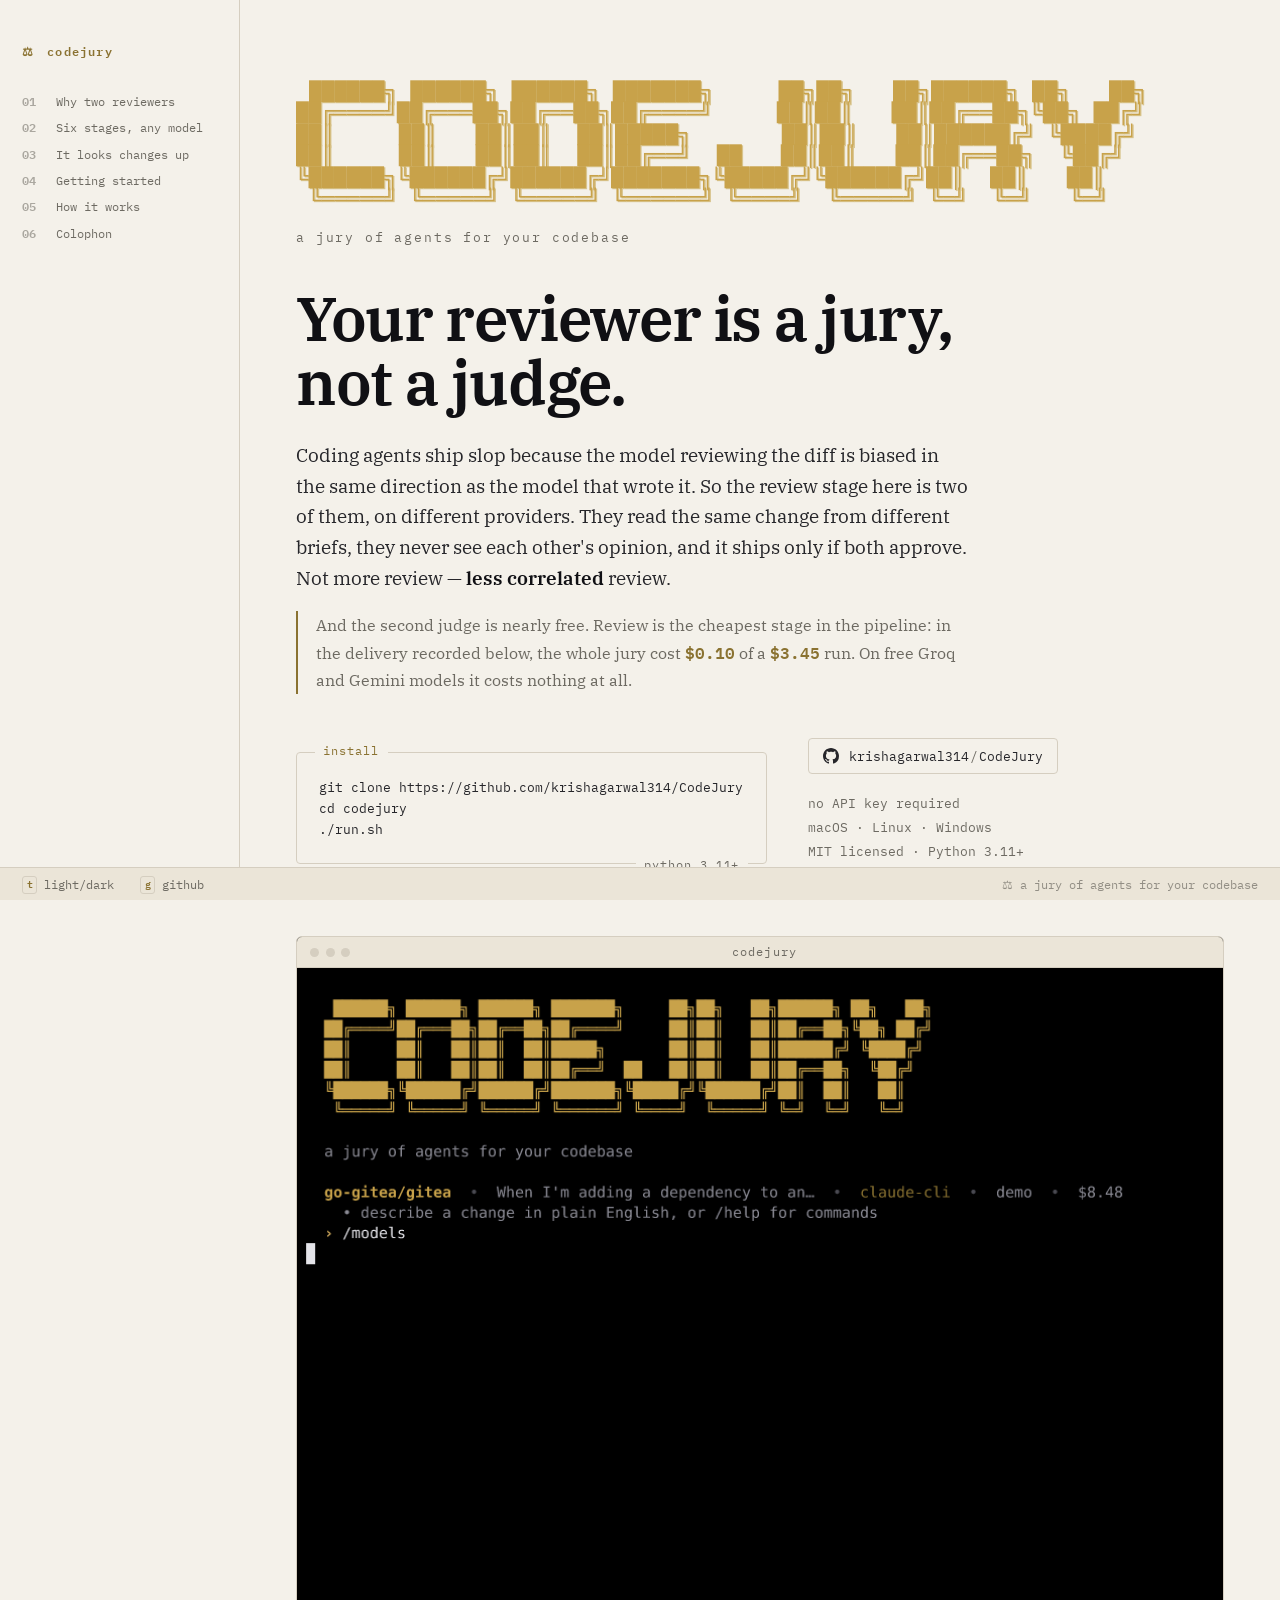
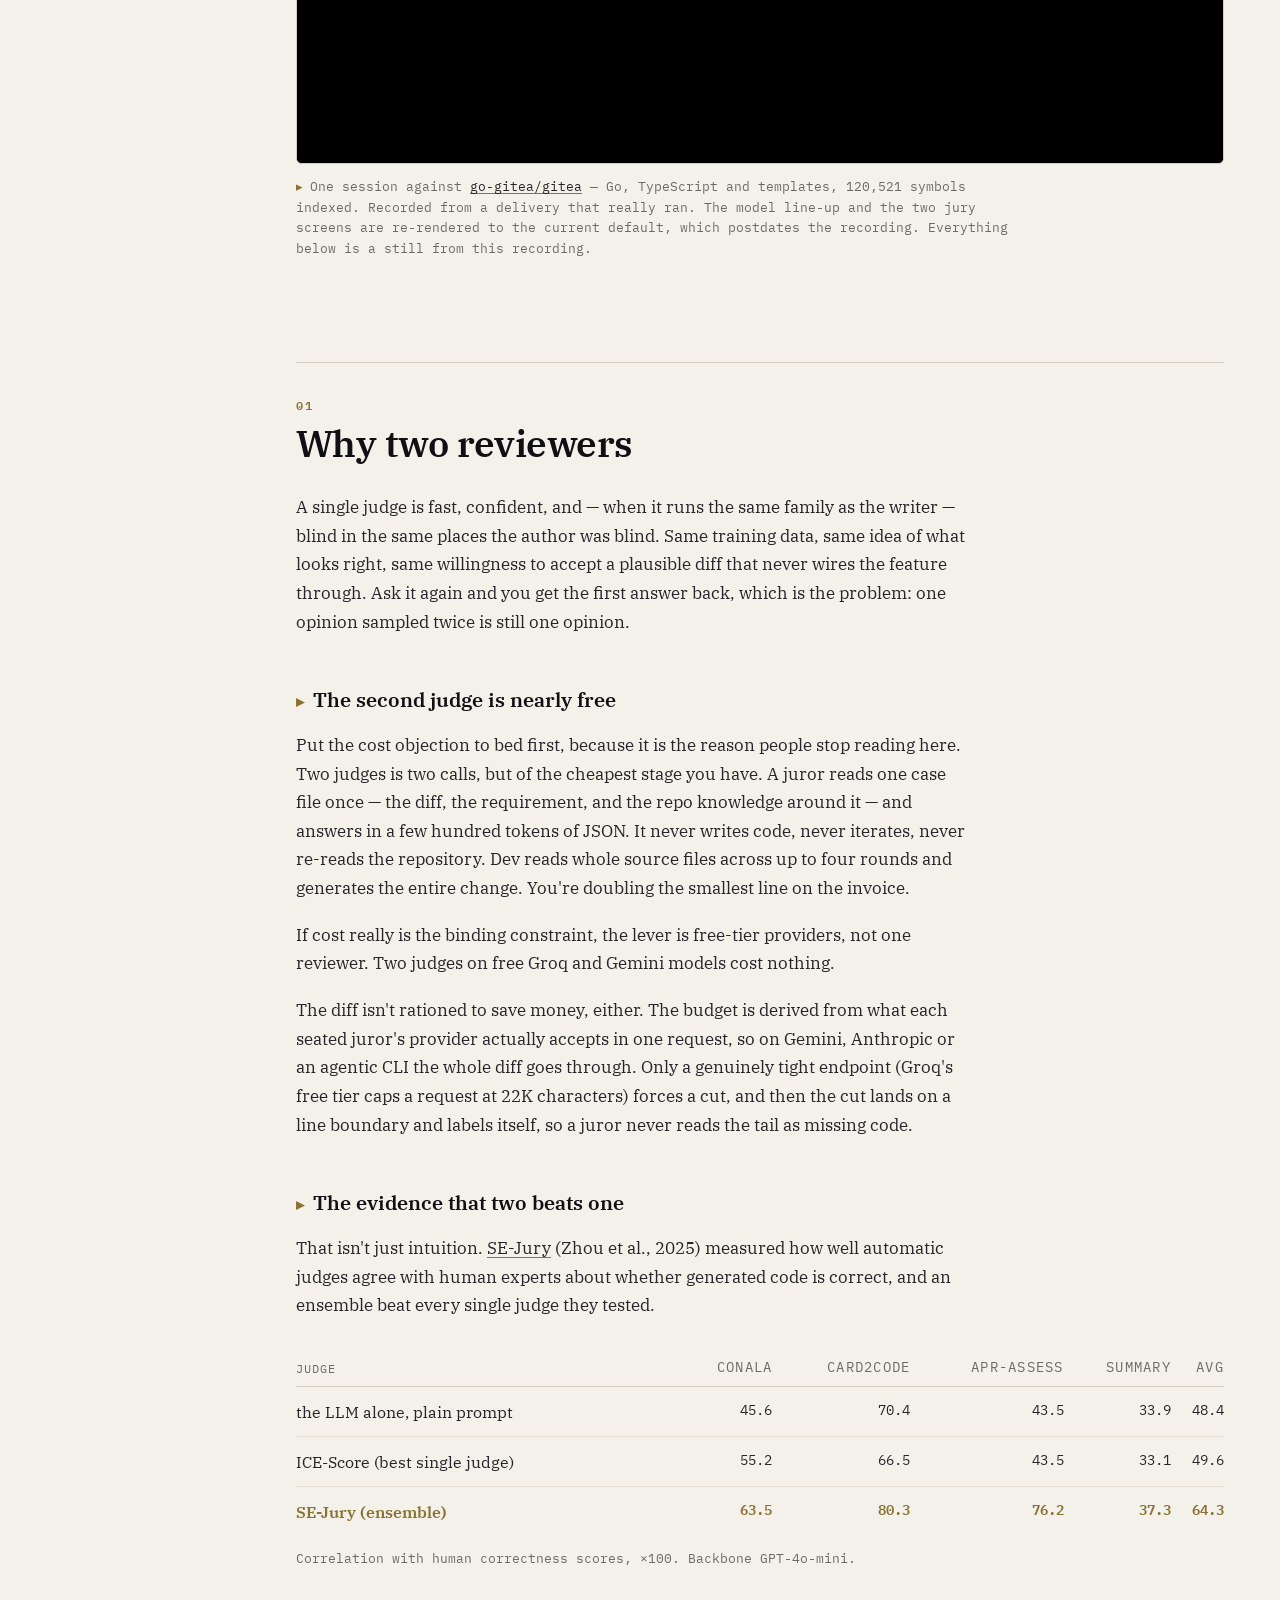
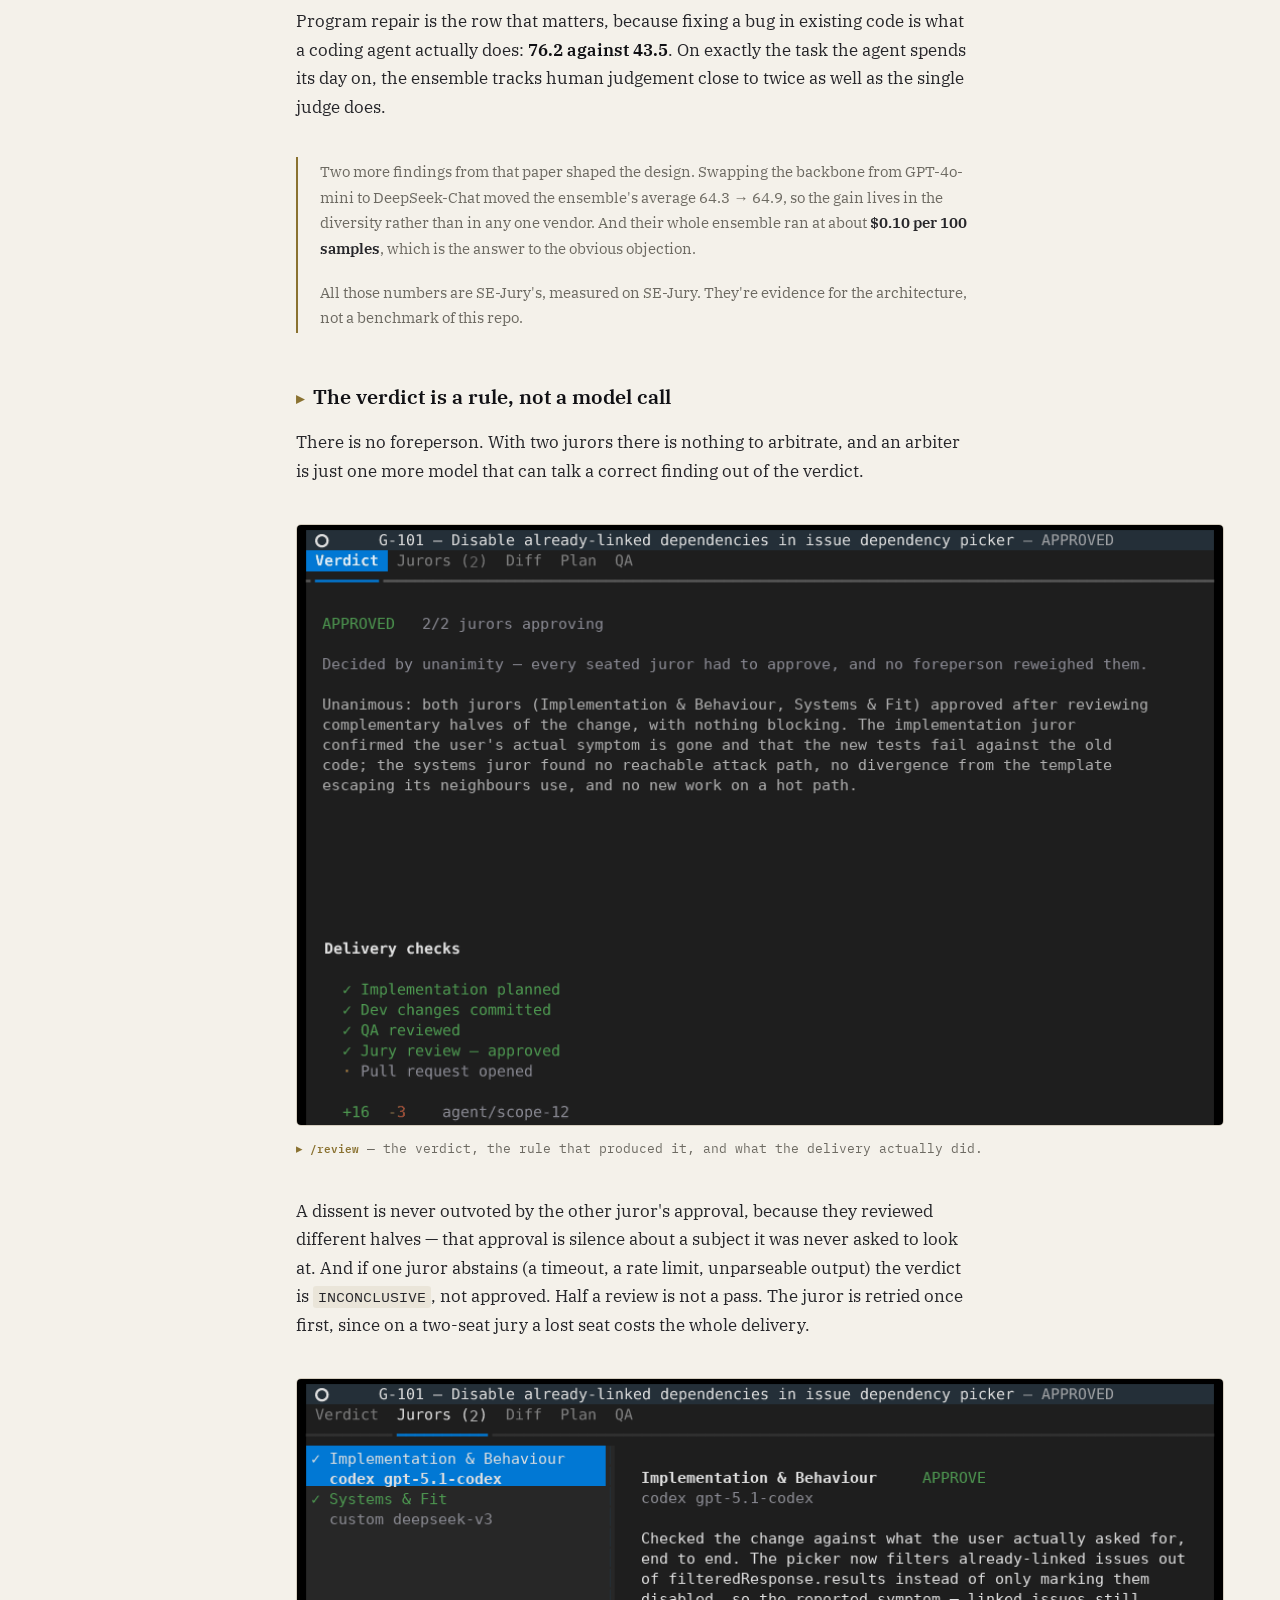
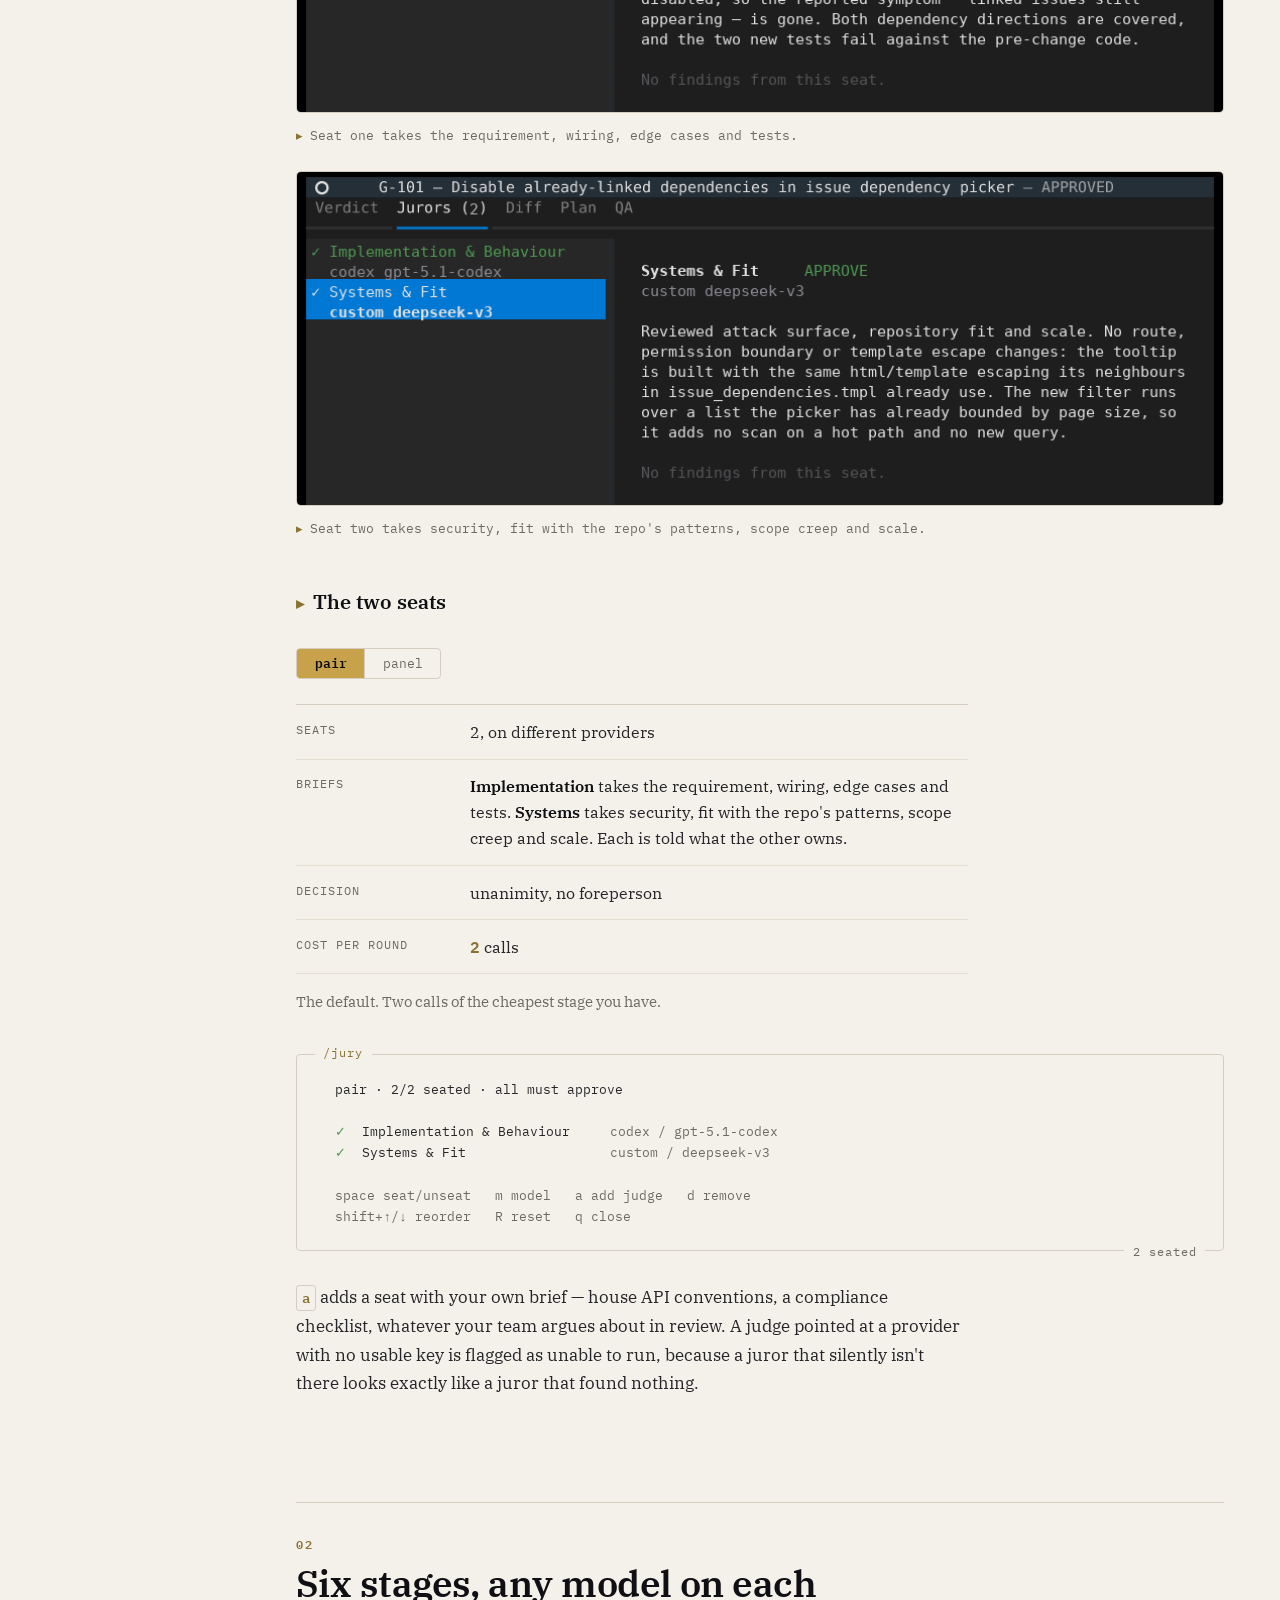
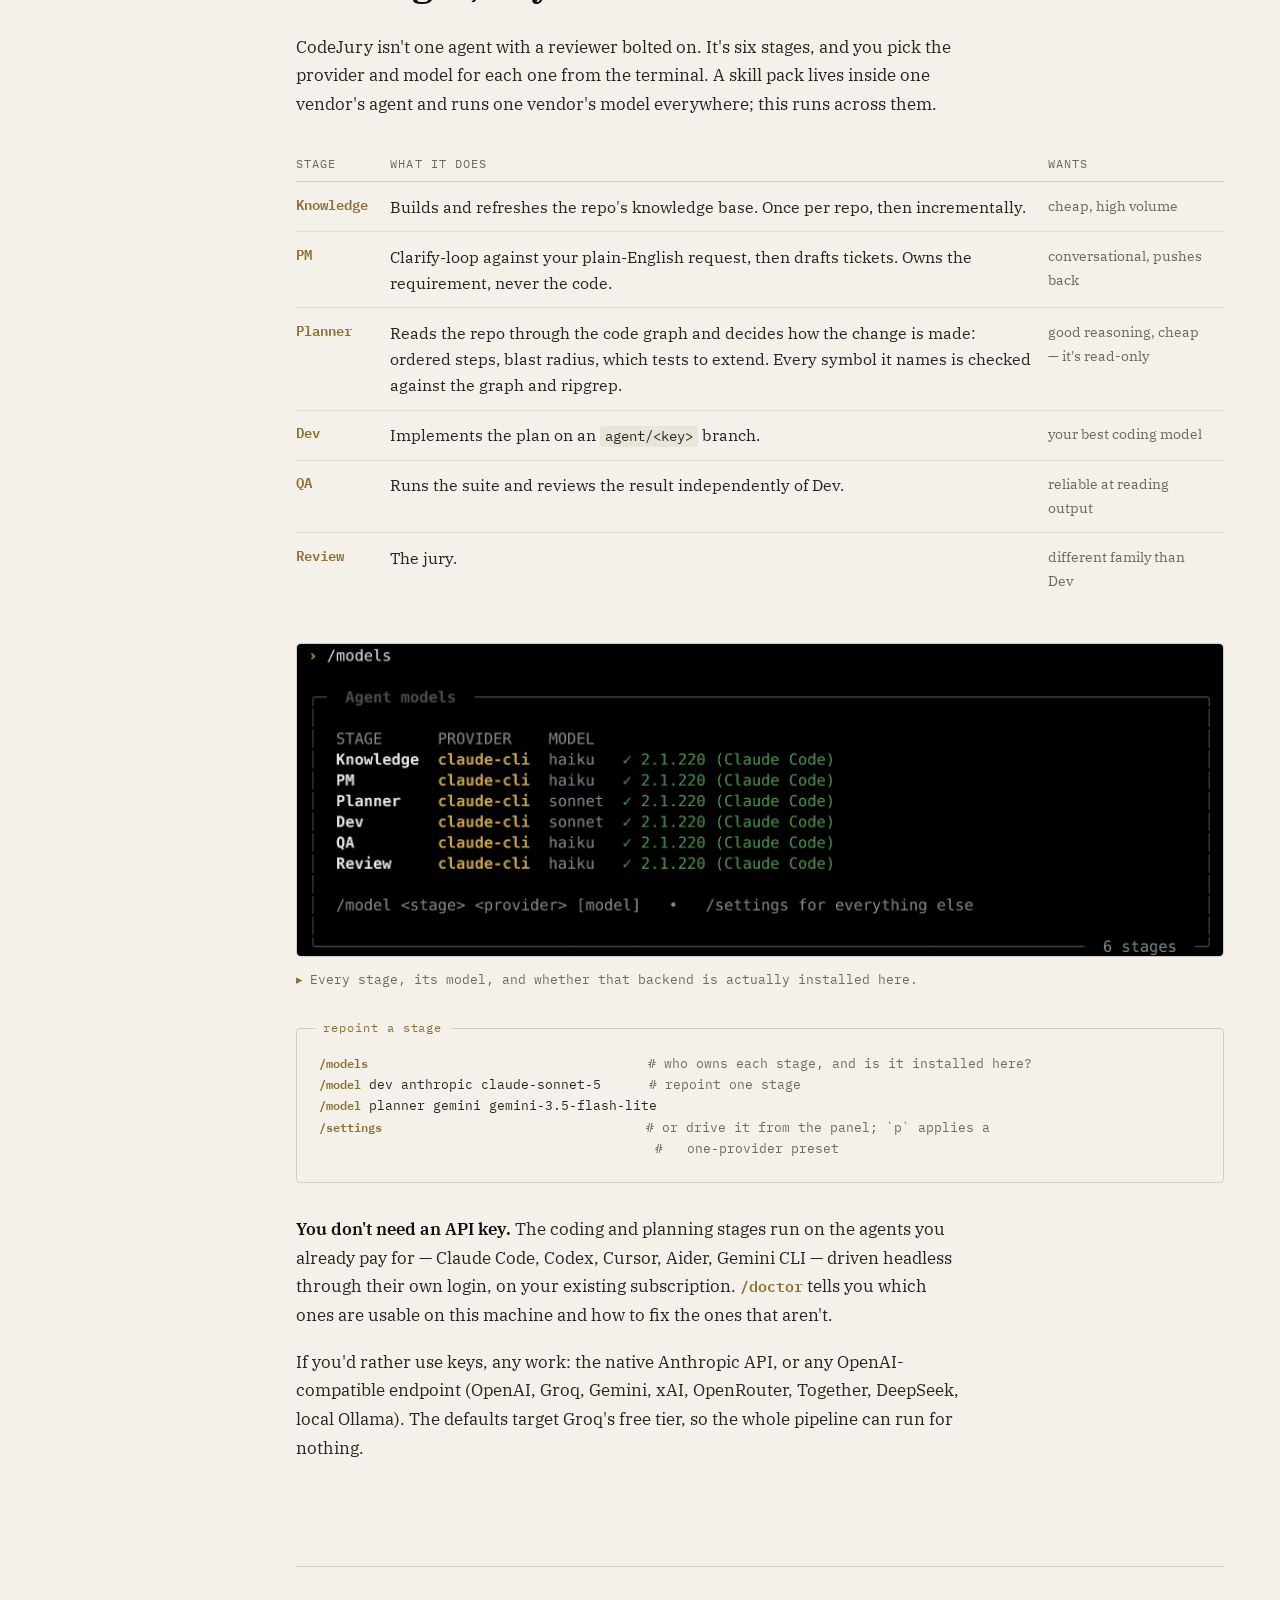
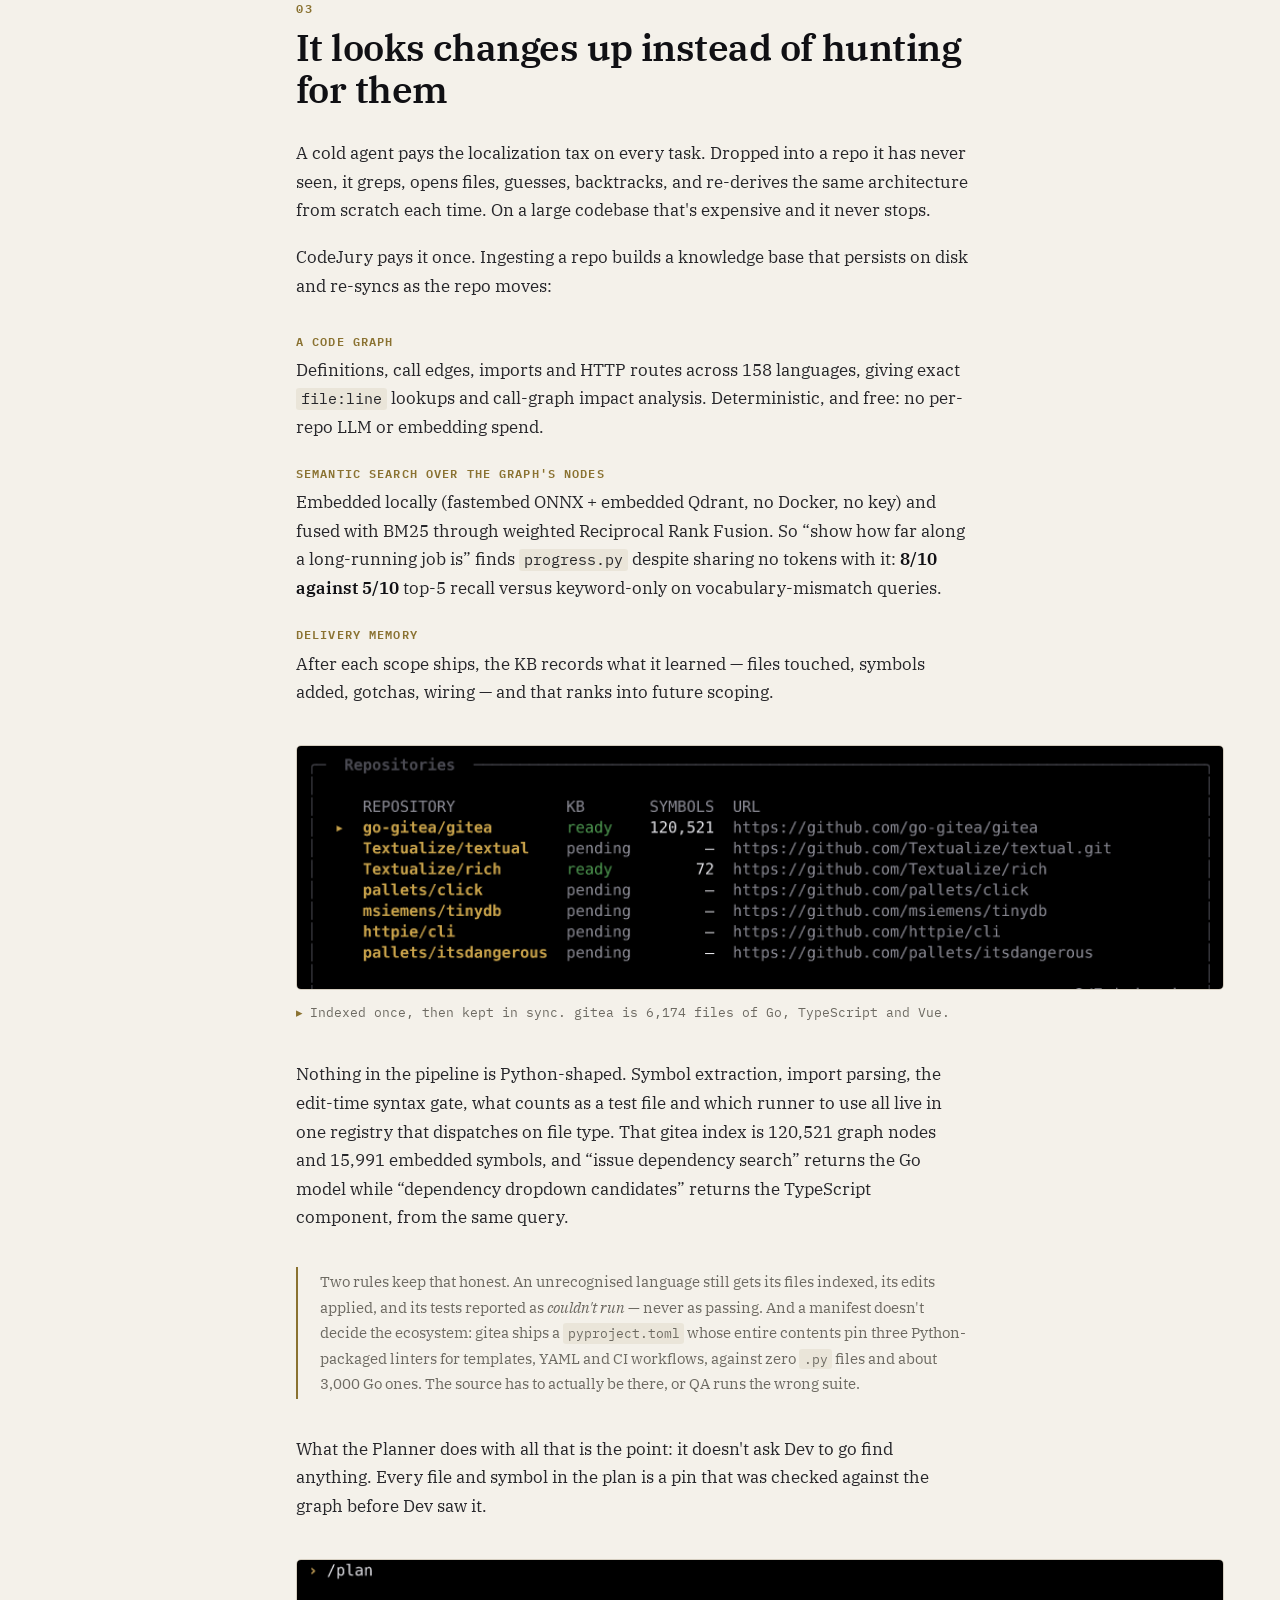
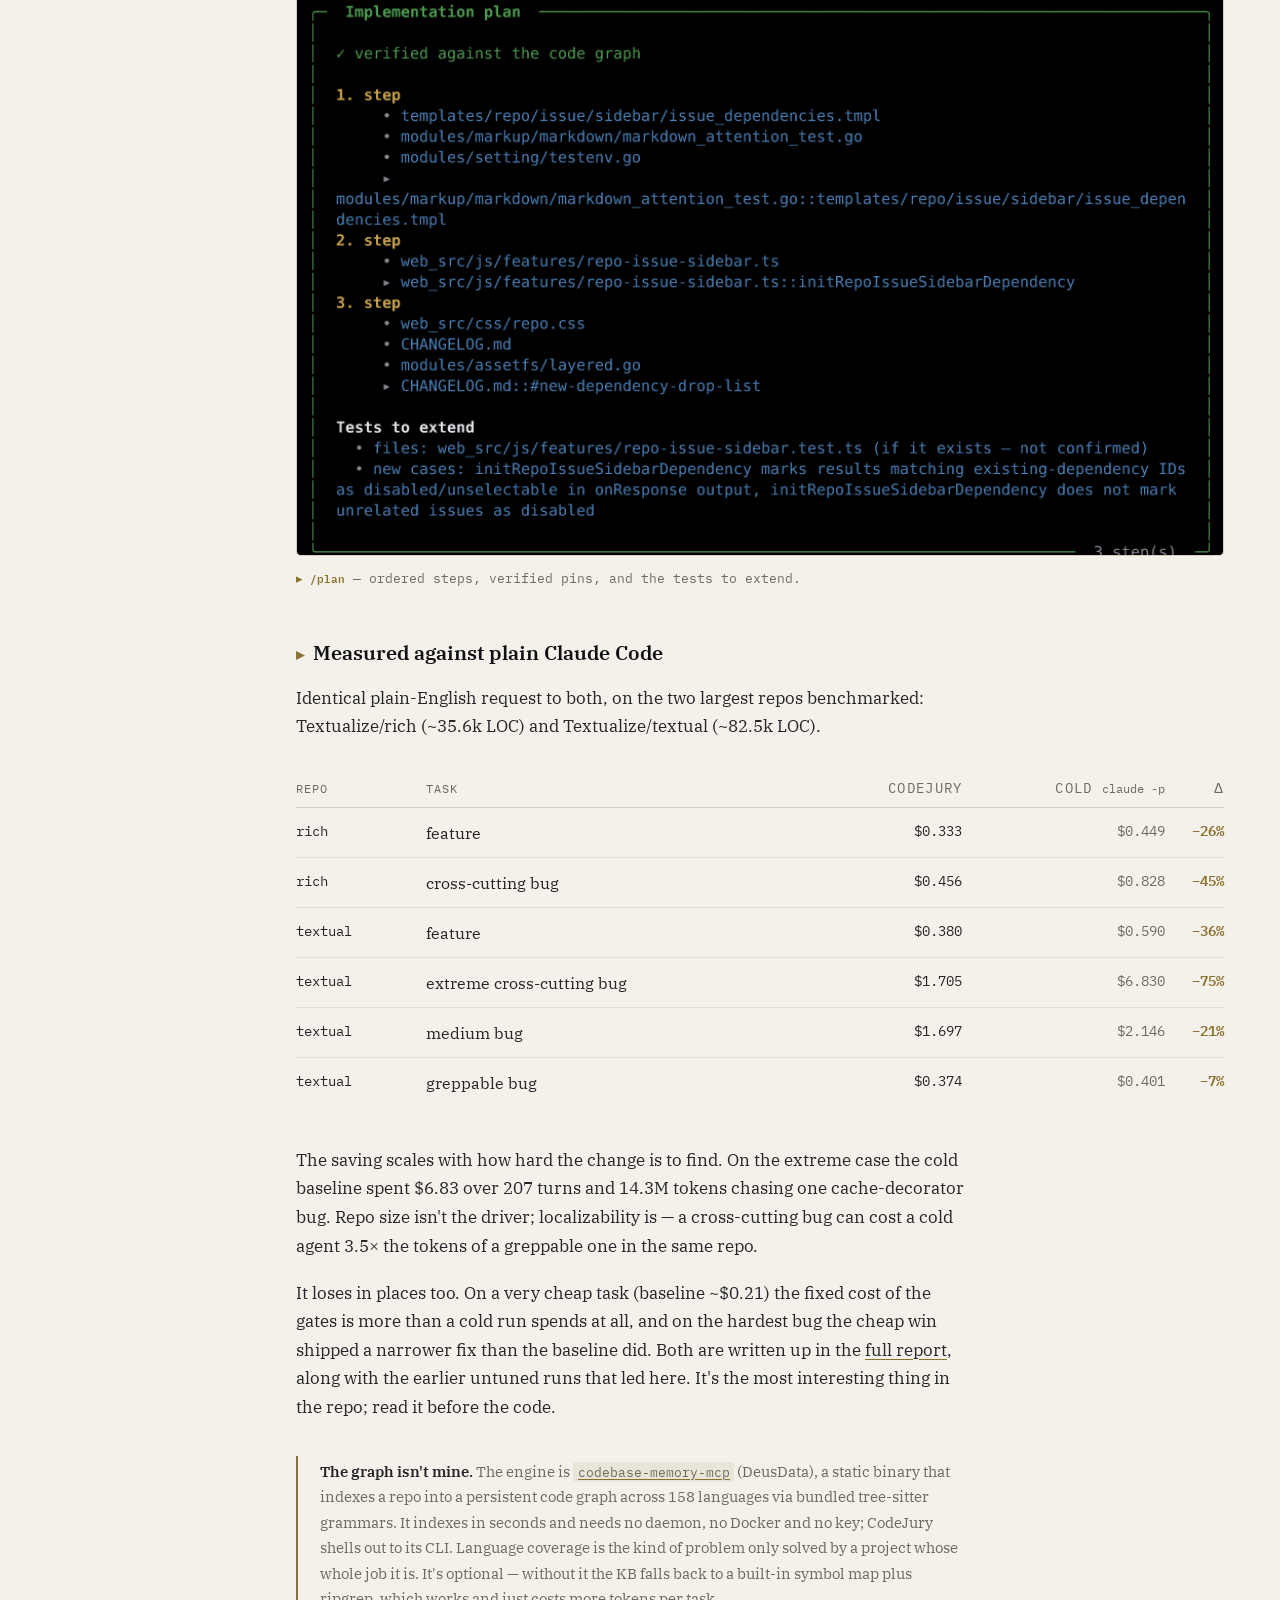
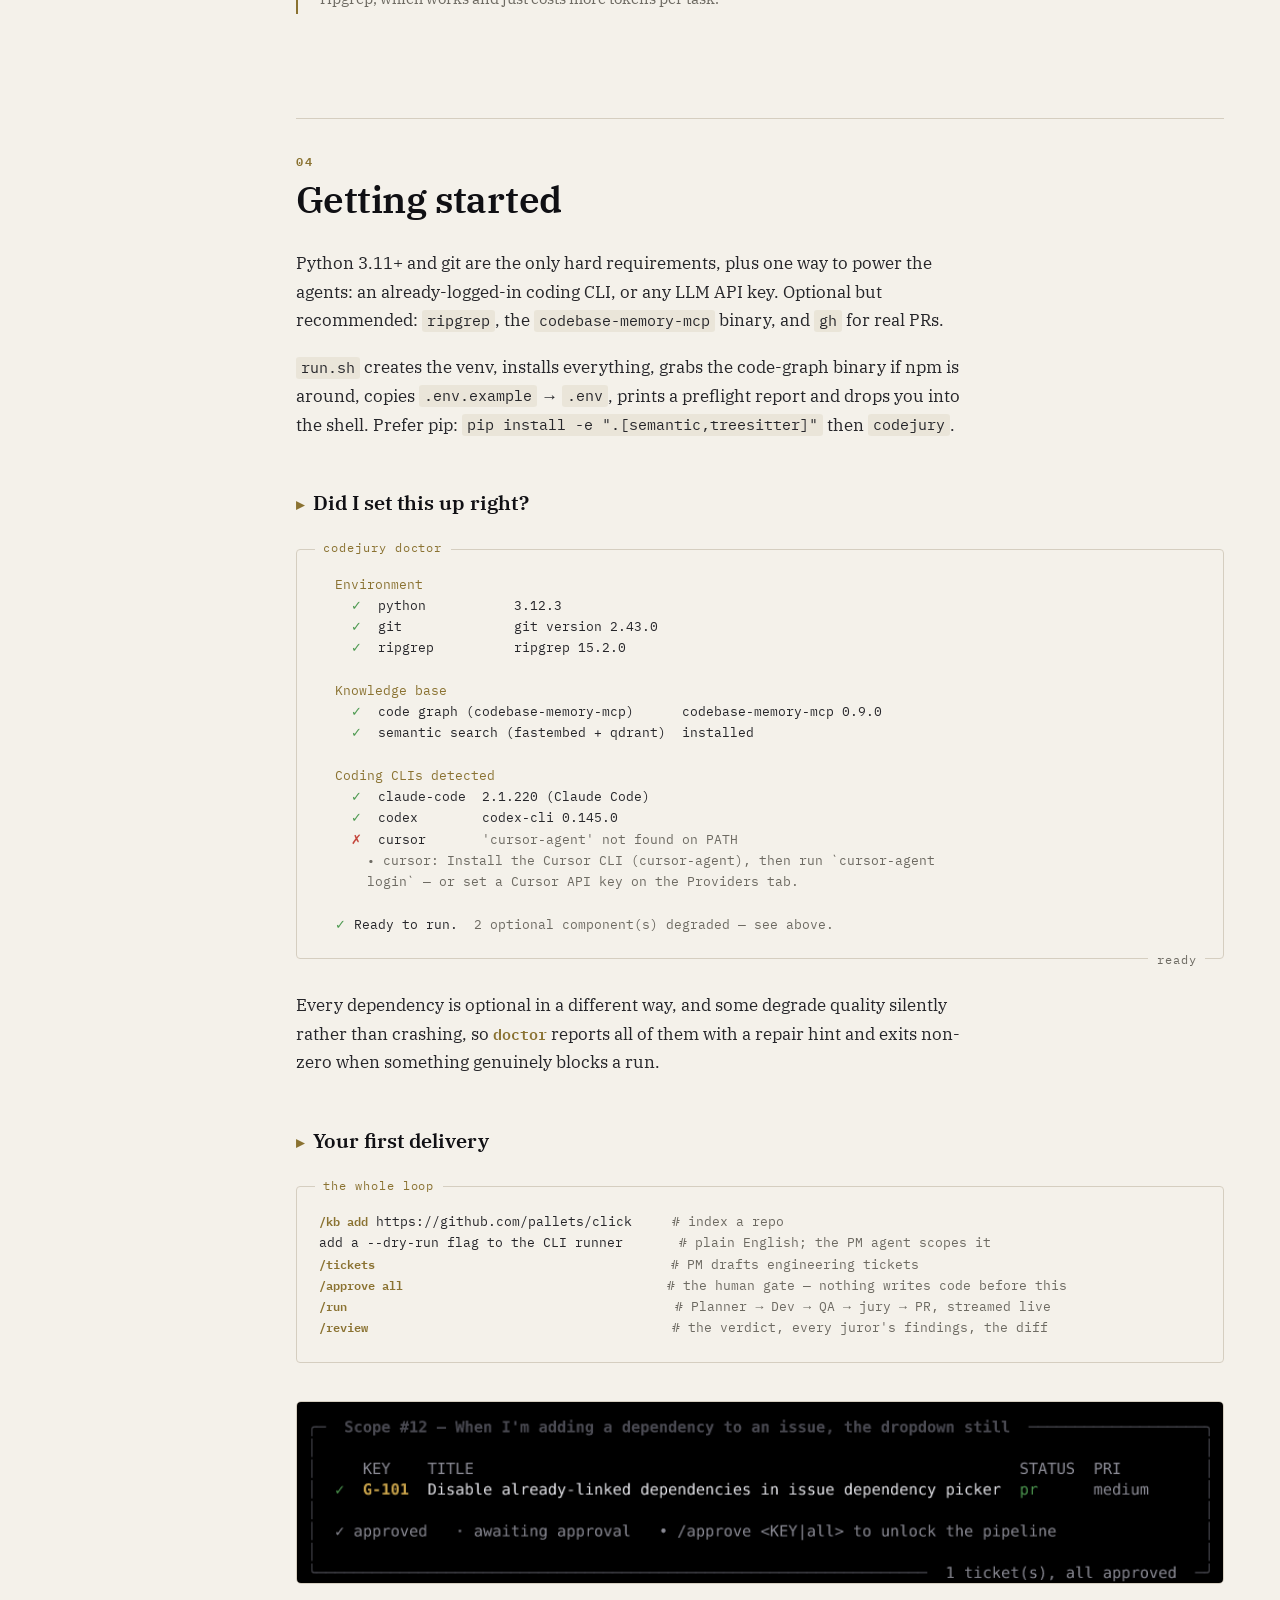
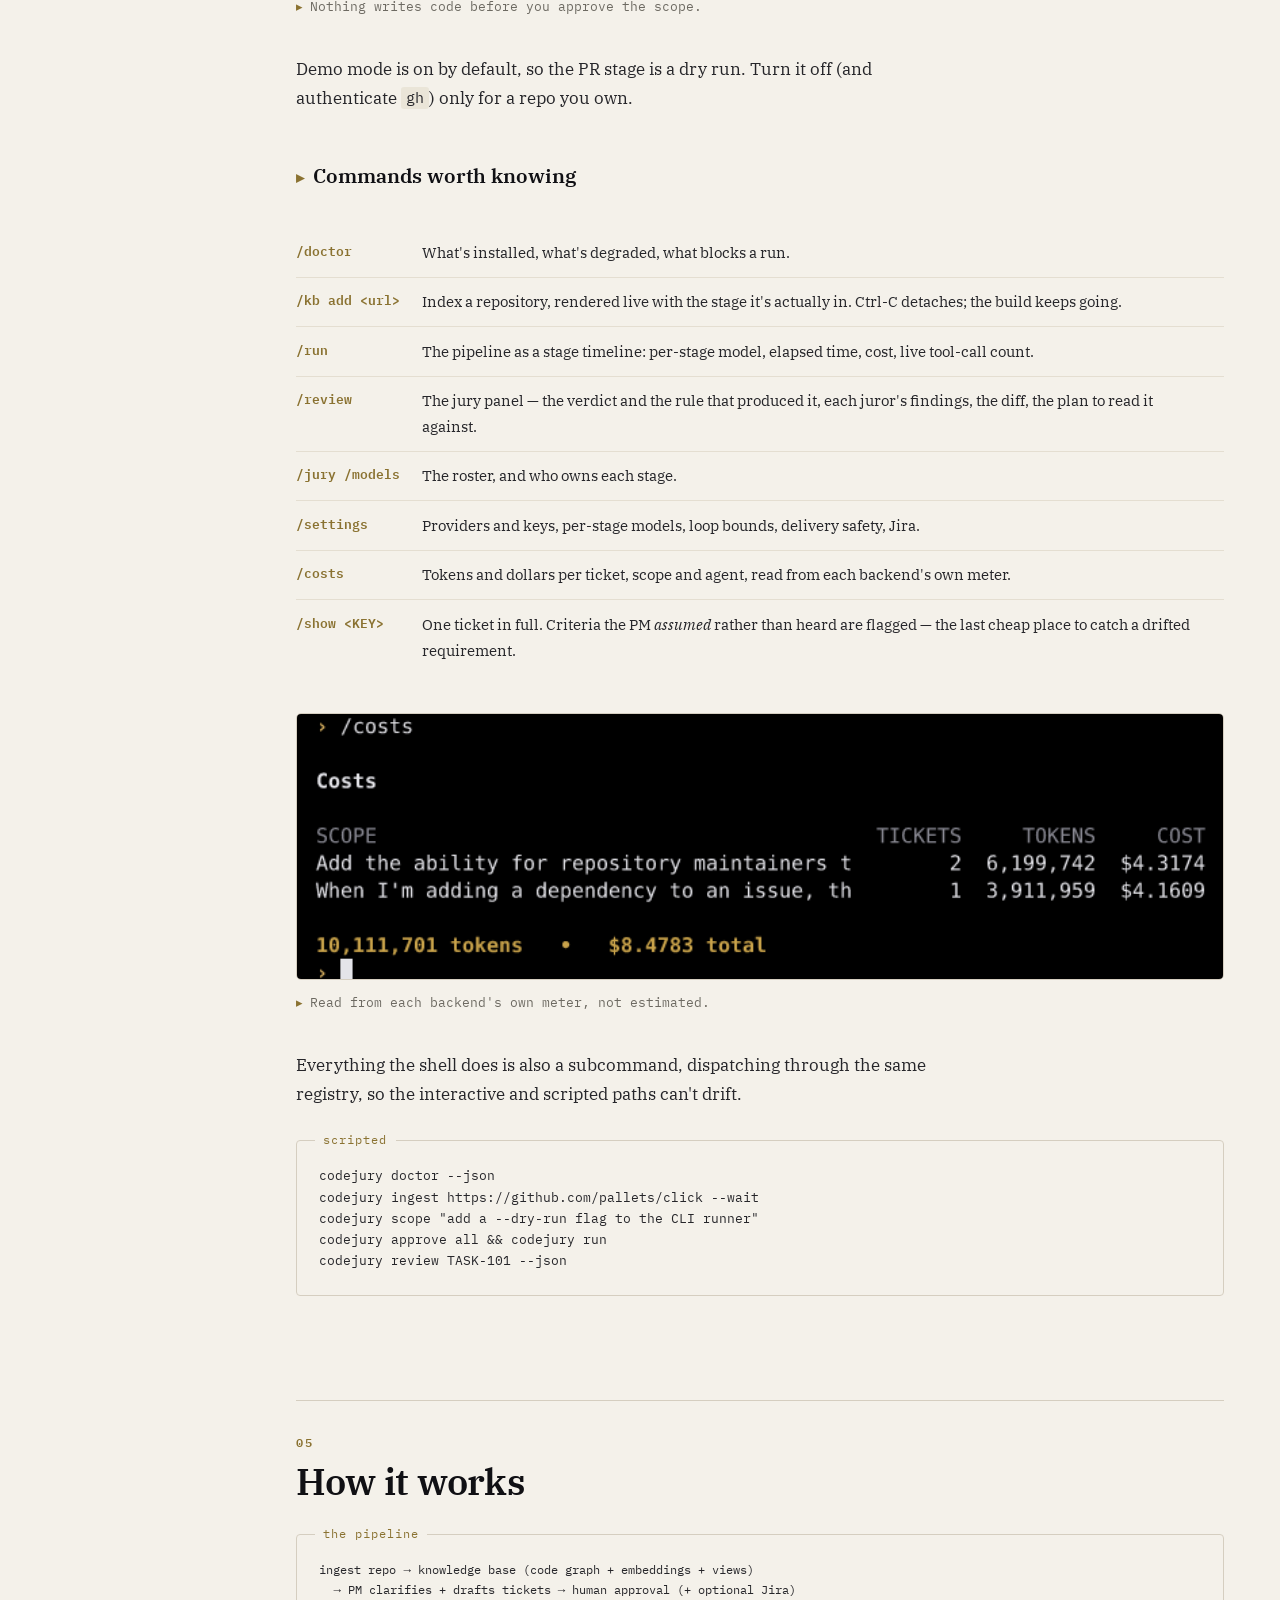
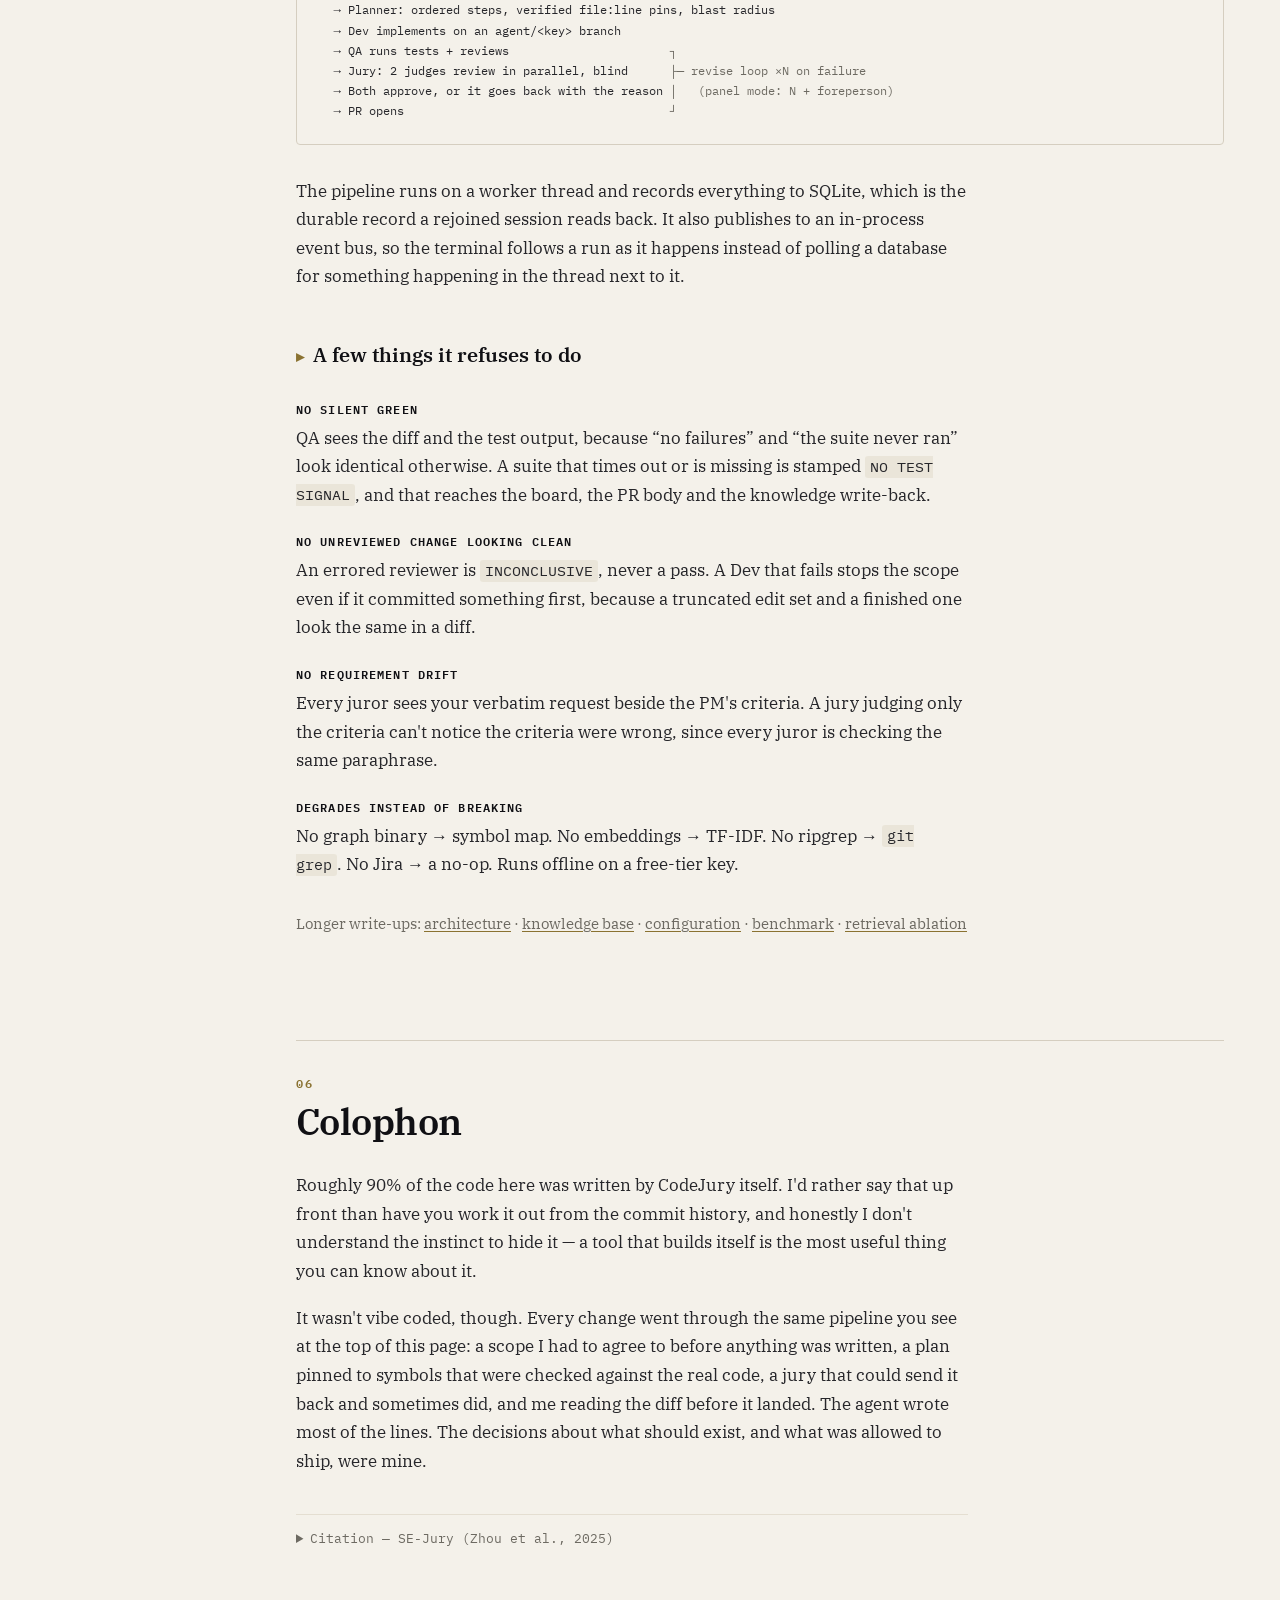
==== commit 483648c3: "Say what the jury is actually for, and answer the cost objection first The opening claimed a single " ====
--- a/site/index.html
+++ b/site/index.html
@@ -52,11 +52,16 @@
 
     <h1>Your reviewer is a&nbsp;jury,<br>not a judge.</h1>
 
-    <p class="lede">One LLM grading another LLM's code is close to a coin flip with a
-    confident voice. So the review stage here is two models instead of one. They read
-    the same change from different briefs, they never see each other's opinion, and the
-    change ships only if both approve. One&nbsp;&ldquo;no&rdquo; sends it back to the
-    developer with the reason attached.</p>
+    <p class="lede">Coding agents ship slop because the model reviewing the diff is
+    biased in the same direction as the model that wrote it. So the review stage here is
+    two of them, on different providers. They read the same change from different briefs,
+    they never see each other's opinion, and it ships only if both approve. Not more
+    review &mdash; <strong>less correlated</strong> review.</p>
+
+    <p class="lede-cost">And the second judge is nearly free. Review is the cheapest
+    stage in the pipeline: in the delivery recorded below, the whole jury cost
+    <span class="fig">$0.10</span> of a <span class="fig">$3.45</span> run. On free Groq
+    and Gemini models it costs nothing at all.</p>
 
     <div class="hero-act">
       <div class="panel code">
@@ -99,10 +104,32 @@
   <section id="why">
     <h2><i class="num">01</i> Why two reviewers</h2>
 
-    <p>A single judge is fast, confident, and blind in the same places the author was
-    blind. Same training data, same idea of what looks right, same willingness to accept
-    a plausible diff that never wires the feature through. Ask it again and you get the
-    first answer back.</p>
+    <p>A single judge is fast, confident, and &mdash; when it runs the same family as the
+    writer &mdash; blind in the same places the author was blind. Same training data, same
+    idea of what looks right, same willingness to accept a plausible diff that never wires
+    the feature through. Ask it again and you get the first answer back, which is the
+    problem: one opinion sampled twice is still one opinion.</p>
+
+    <h3>The second judge is nearly free</h3>
+
+    <p>Put the cost objection to bed first, because it is the reason people stop reading
+    here. Two judges is two calls, but of the cheapest stage you have. A juror reads one
+    case file once &mdash; the diff, the requirement, and the repo knowledge around it
+    &mdash; and answers in a few hundred tokens of JSON. It never writes code, never
+    iterates, never re-reads the repository. Dev reads whole source files across up to
+    four rounds and generates the entire change. You're doubling the smallest line on the
+    invoice.</p>
+
+    <p>If cost really is the binding constraint, the lever is free-tier providers, not one
+    reviewer. Two judges on free Groq and Gemini models cost nothing.</p>
+
+    <p>The diff isn't rationed to save money, either. The budget is derived from what each
+    seated juror's provider actually accepts in one request, so on Gemini, Anthropic or an
+    agentic CLI the whole diff goes through. Only a genuinely tight endpoint (Groq's free
+    tier caps a request at 22K characters) forces a cut, and then the cut lands on a line
+    boundary and labels itself, so a juror never reads the tail as missing code.</p>
+
+    <h3>The evidence that two beats one</h3>
 
     <p>That isn't just intuition. <a href="https://arxiv.org/abs/2505.20854">SE-Jury</a>
     (Zhou et al., 2025) measured how well automatic judges agree with human experts about
@@ -125,8 +152,9 @@
     </figure>
 
     <p>Program repair is the row that matters, because fixing a bug in existing code is
-    what a coding agent actually does: <strong>76.2 against 43.5</strong>. A single judge
-    is barely better than guessing about whether a patch is really a fix.</p>
+    what a coding agent actually does: <strong>76.2 against 43.5</strong>. On exactly the
+    task the agent spends its day on, the ensemble tracks human judgement close to twice
+    as well as the single judge does.</p>
 
     <aside class="note">
       <p>Two more findings from that paper shaped the design. Swapping the backbone from
@@ -215,22 +243,6 @@
     provider with no usable key is flagged as unable to run, because a juror that silently
     isn't there looks exactly like a juror that found nothing.</p>
 
-    <h3>It costs less than people assume</h3>
-
-    <p>Two judges is two calls, but of the cheapest stage you have. A juror reads one case
-    file once &mdash; the diff, the requirement, and the repo knowledge around it &mdash;
-    and answers in a few hundred tokens of JSON. It never writes code, never iterates,
-    never re-reads the repository. Dev reads whole source files across up to four rounds
-    and generates the entire change. You're doubling the smallest line on the invoice.</p>
-
-    <p>If cost really is the binding constraint, the lever is free-tier providers, not one
-    reviewer. Two judges on free Groq and Gemini models cost nothing.</p>
-
-    <p>The diff isn't rationed, either. The budget is derived from what each seated juror's
-    provider actually accepts in one request, so on Gemini, Anthropic or an agentic CLI the
-    whole diff goes through. Only a genuinely tight endpoint (Groq's free tier caps a
-    request at 22K characters) forces a cut, and then the cut lands on a line boundary and
-    labels itself, so a juror never reads the tail as missing code.</p>
   </section>
 
   <!-- ─────────────────────────────────────────────────────────── 02 -->
--- a/site/style.css
+++ b/site/style.css
@@ -264,6 +264,17 @@
   font-size: 1.19rem;
   line-height: 1.62;
 }
+/* The cost objection is the one that stops people reading, so it is answered in
+   the hero rather than four screens down. Quieter than the lede, but above the
+   fold either way. */
+.lede-cost {
+  margin: 1.1rem 0 0;
+  padding-left: 1.1rem;
+  border-left: 2px solid var(--gold-ink);
+  font-size: 1.02rem;
+  color: var(--muted);
+}
+.lede-cost .fig { font-family: var(--mono); font-weight: 600; color: var(--gold-ink); }
 
 .hero-act {
   display: flex;
